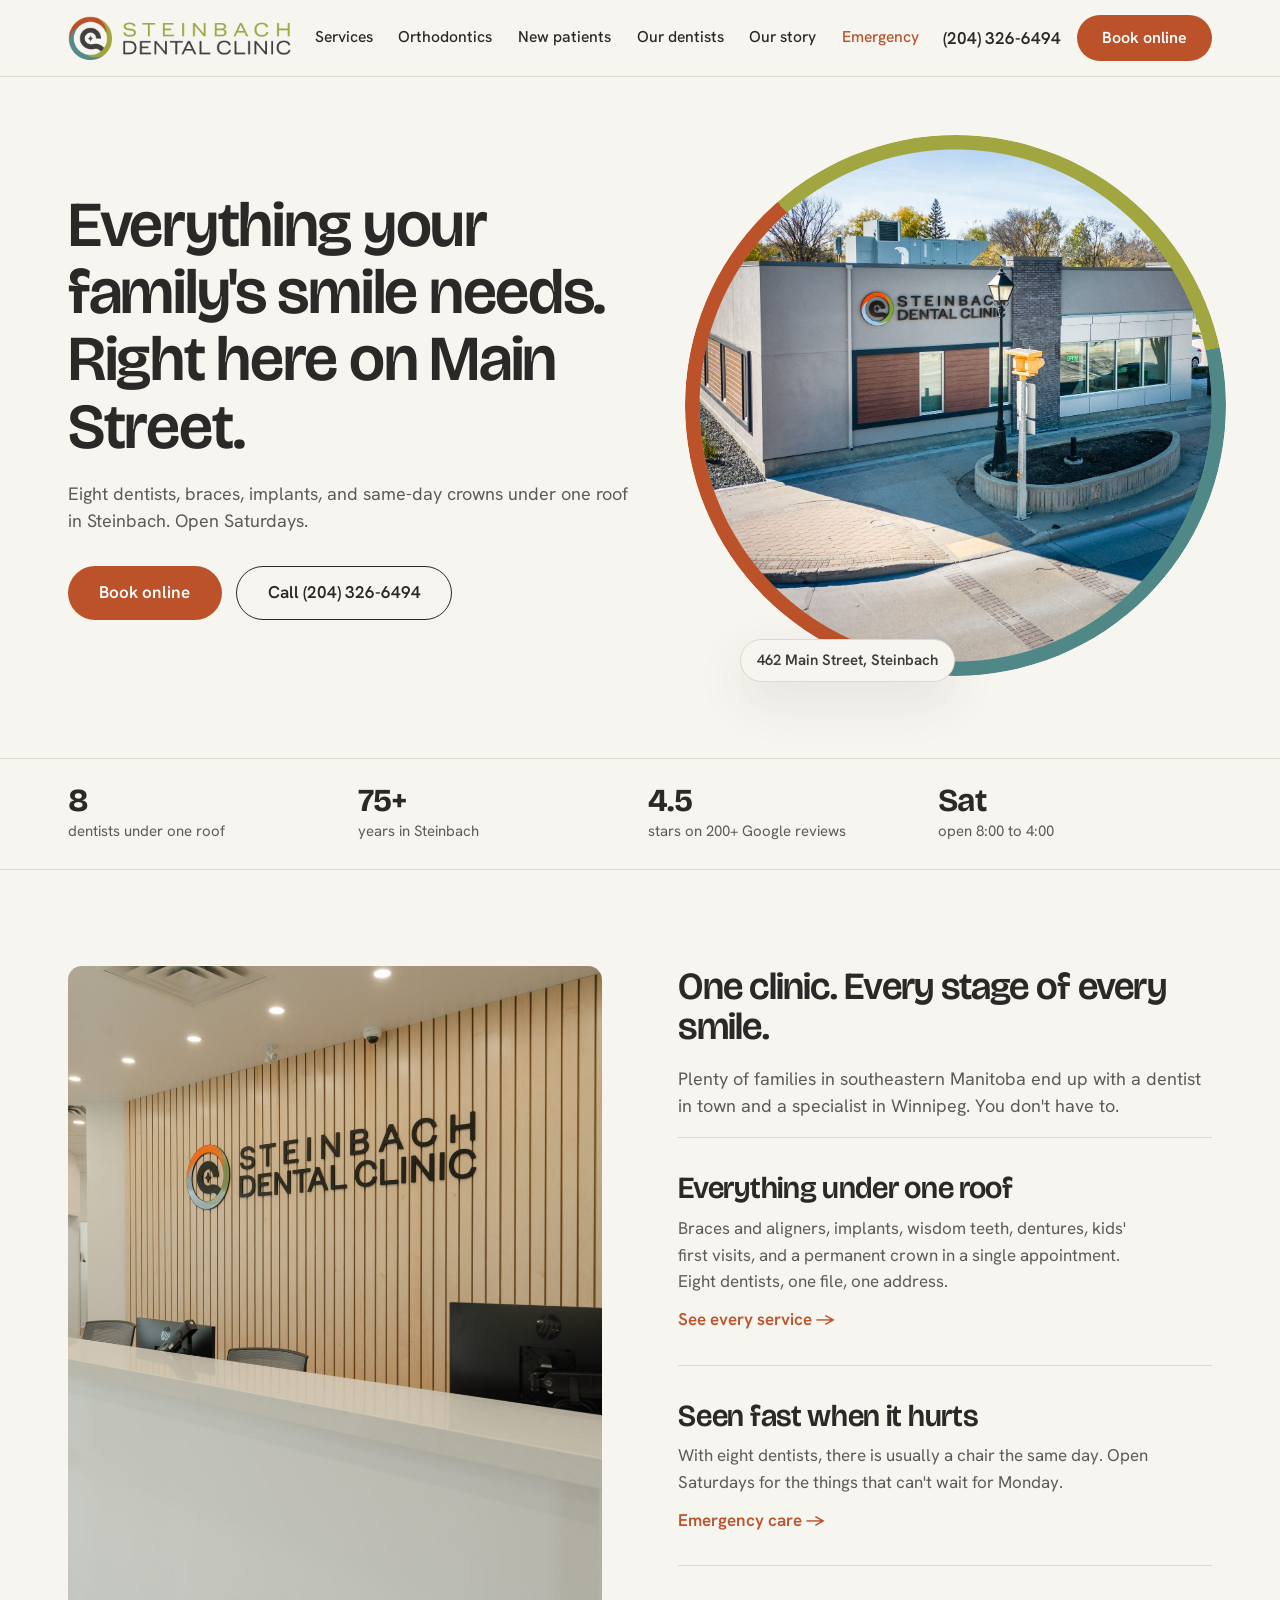
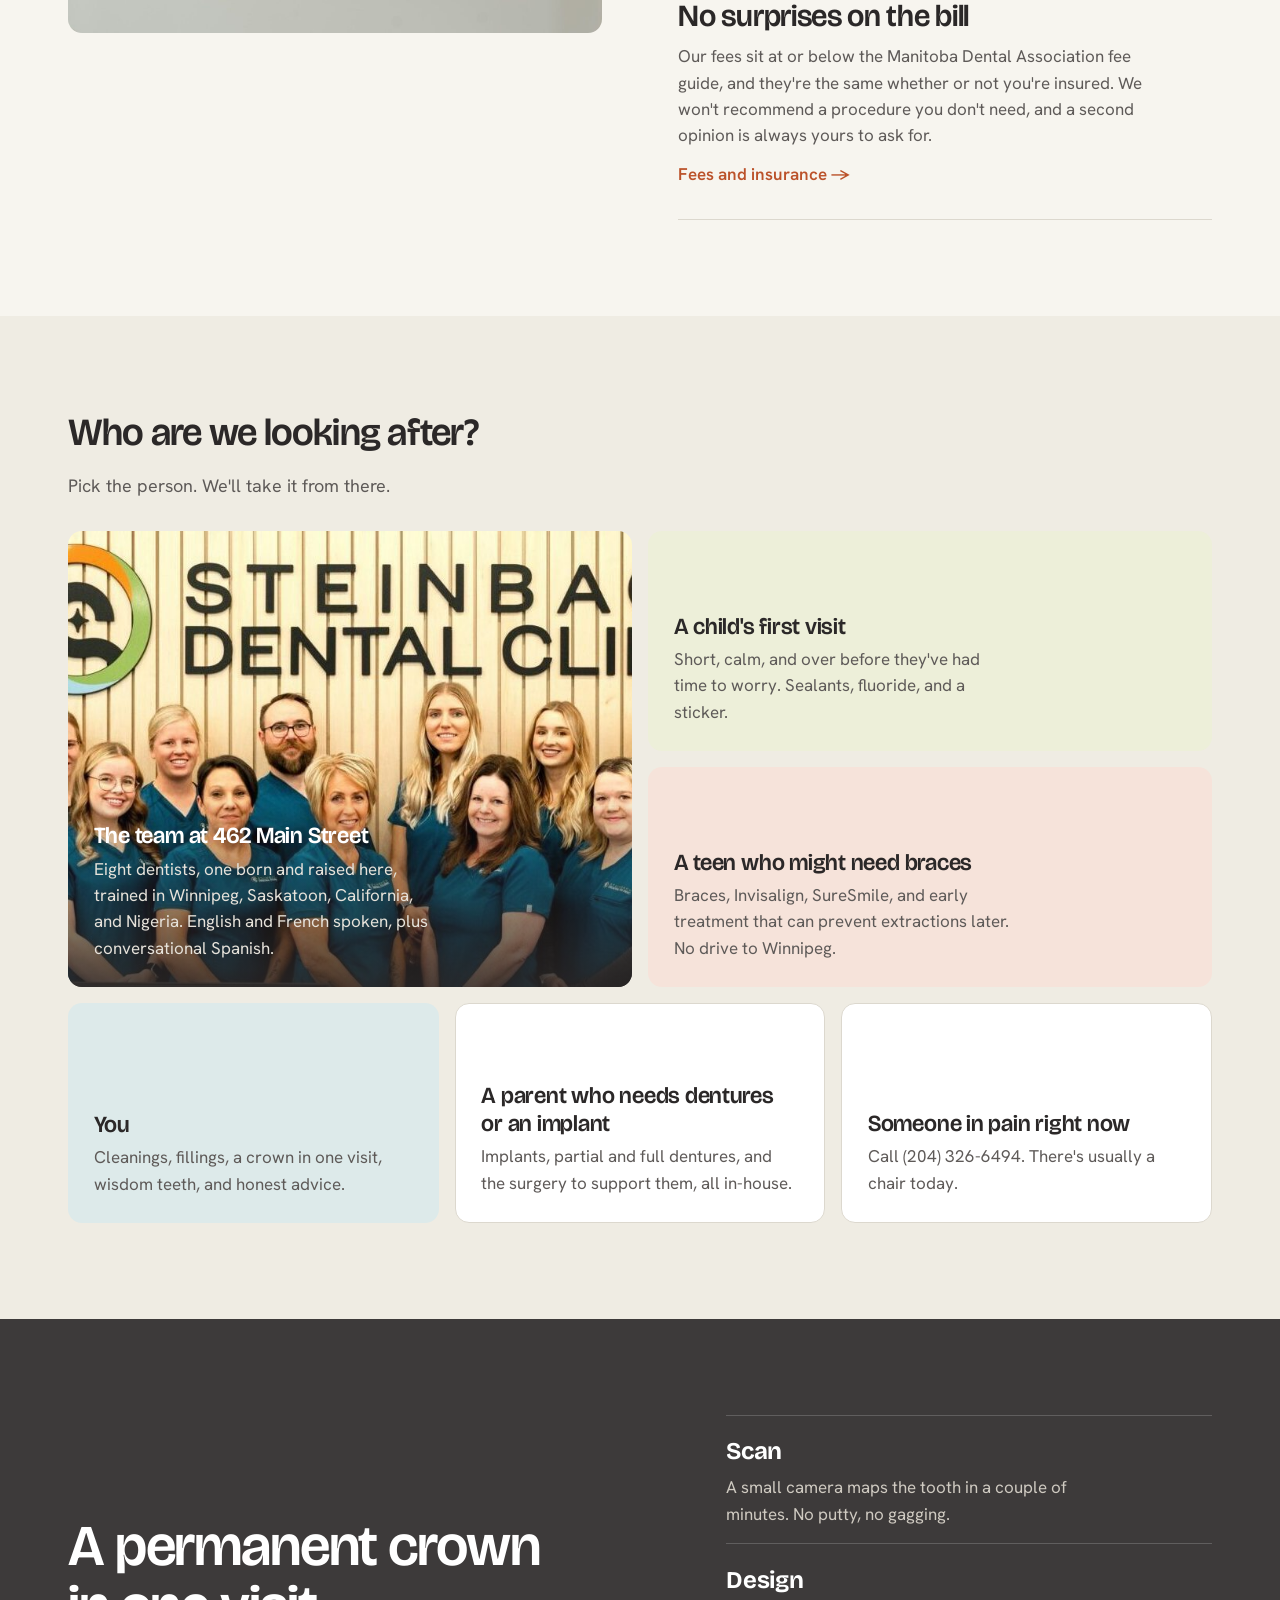
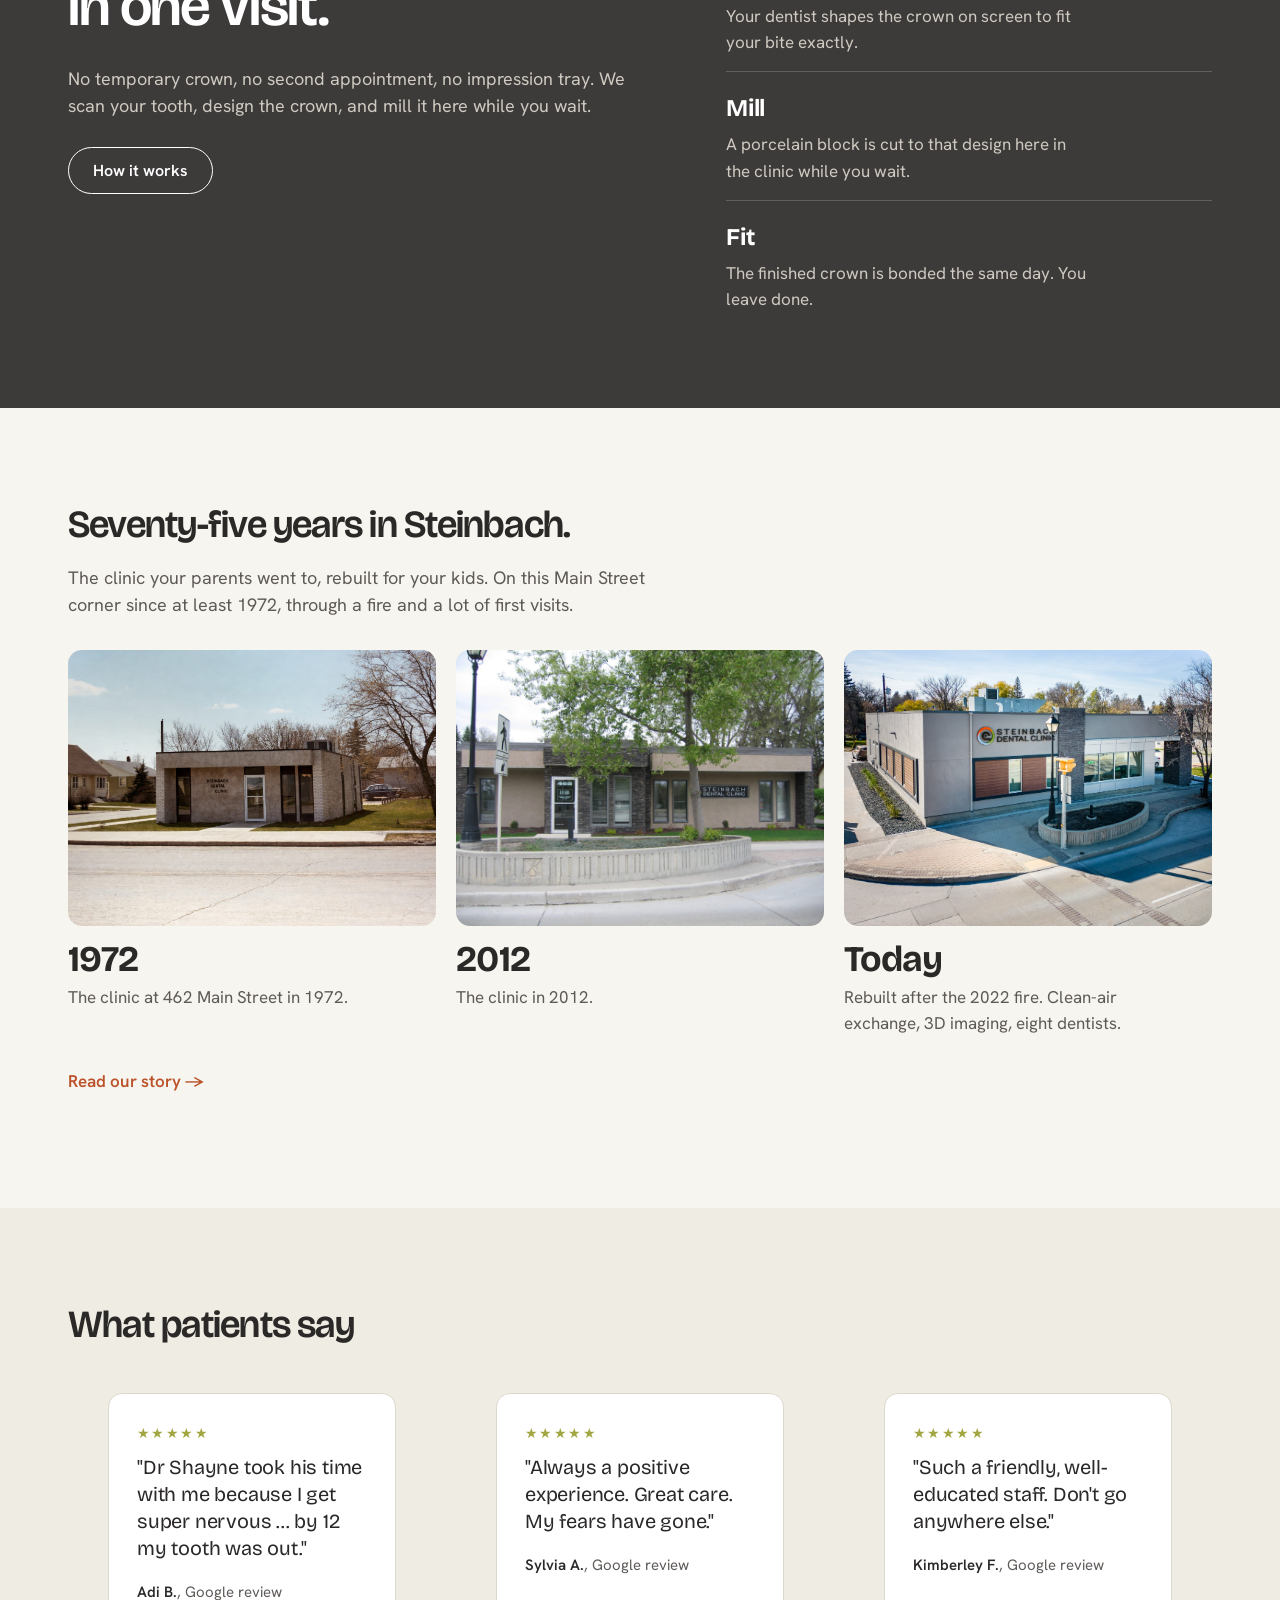
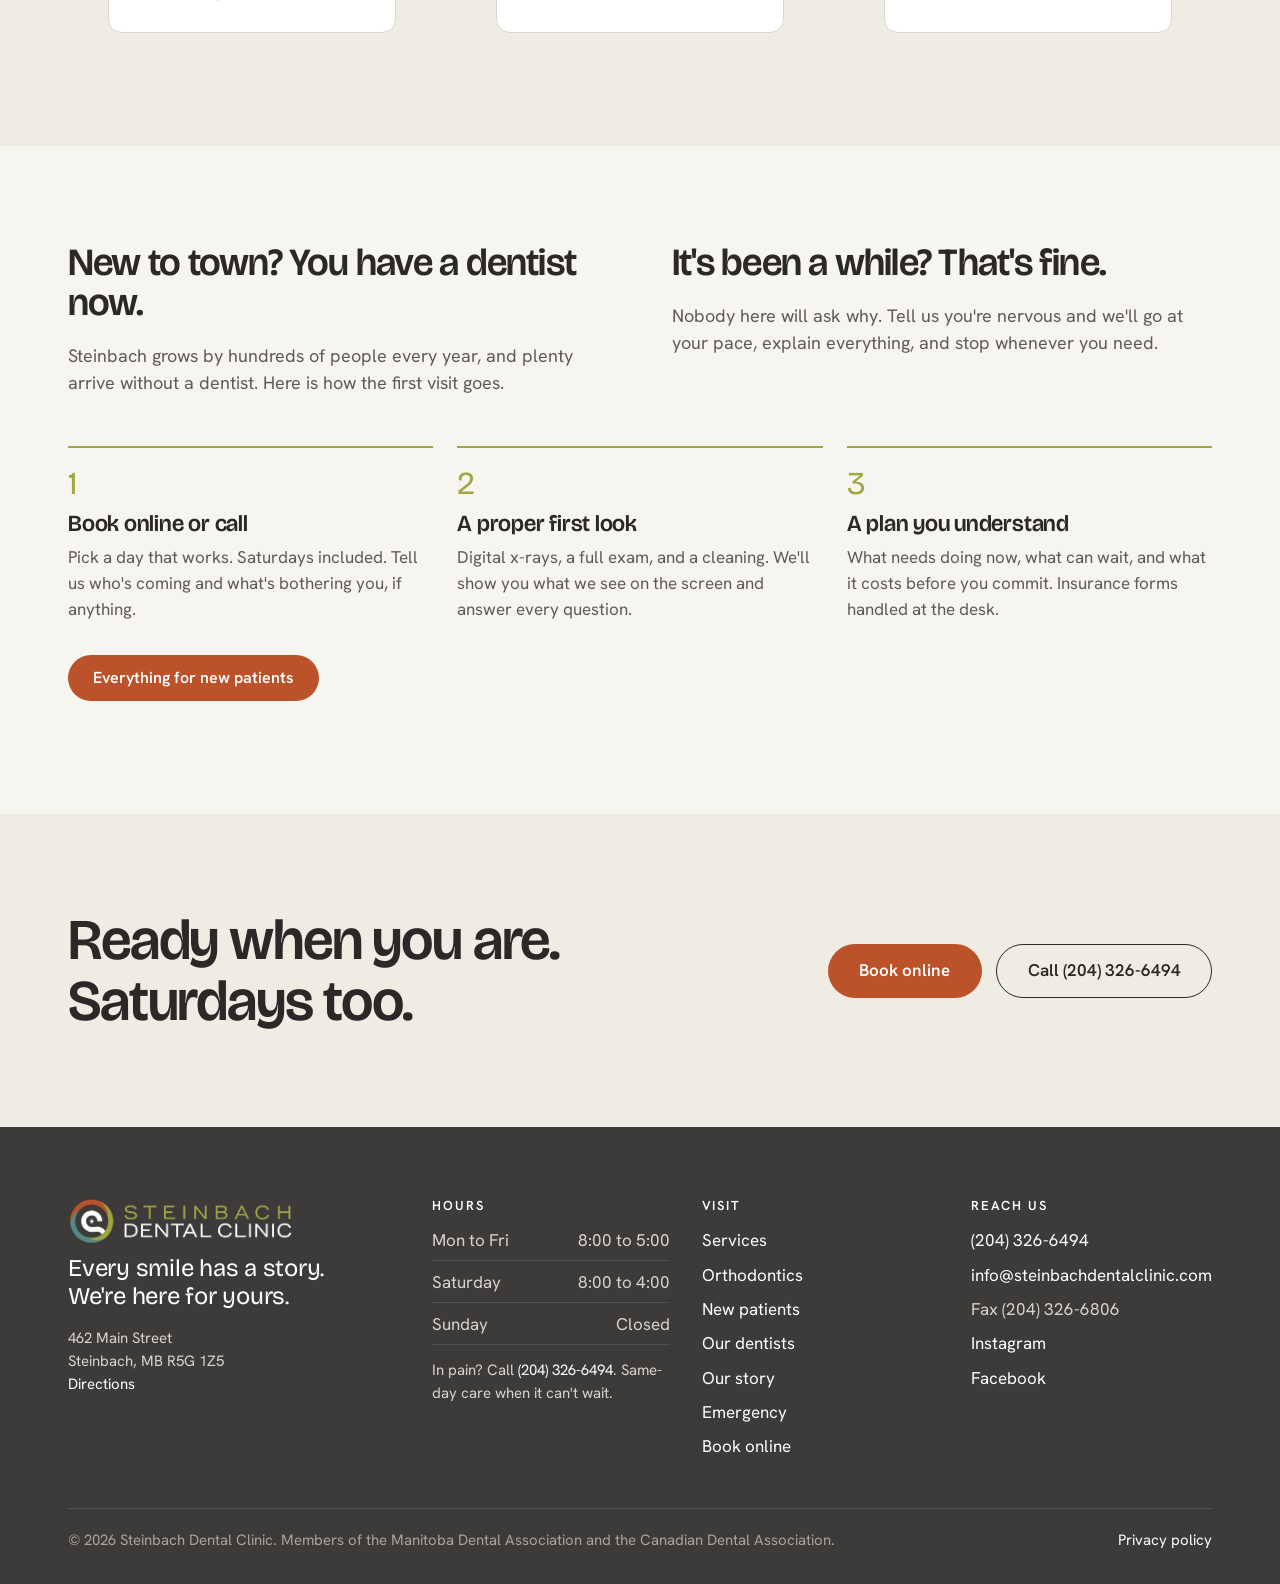
==== index.html @ e02501f3 "Review build" ====
<!doctype html>
<html lang="en-CA">
<head>
<meta charset="utf-8">
<meta name="viewport" content="width=device-width, initial-scale=1">
<title>Steinbach Dental Clinic | Family dentist in Steinbach, MB</title>
<meta name="description" content="Eight dentists, braces, implants and same-day crowns under one roof on Main Street. Open Saturdays. Book online or call (204) 326-6494.">
<meta name="robots" content="noindex, nofollow">
<link rel="icon" href="assets/img/icon-160.png" type="image/png">
<link rel="preconnect" href="https://fonts.googleapis.com">
<link rel="preconnect" href="https://fonts.gstatic.com" crossorigin>
<link href="https://fonts.googleapis.com/css2?family=Bricolage+Grotesque:opsz,wght@12..96,400..800&family=Hanken+Grotesk:wght@400..700&family=Montserrat:wght@500;600&display=swap" rel="stylesheet">
<link rel="stylesheet" href="assets/css/brand.css">
<link rel="stylesheet" href="assets/css/site.css">
</head>
<body>
<a class="sr-only" href="#main">Skip to content</a>
<header class="topbar">
  <div class="wrap">
    <a class="logo" href="index.html" aria-label="Steinbach Dental Clinic home">
      <img class="lockup" src="assets/img/lockup-light.png" alt="Steinbach Dental Clinic" width="220" height="44">
    </a>
    <nav class="nav" aria-label="Main">
      <a href="services.html">Services</a>
      <a href="orthodontics.html">Orthodontics</a>
      <a href="new-patients.html">New patients</a>
      <a href="team.html">Our dentists</a>
      <a href="about.html">Our story</a>
      <a href="emergency.html" class="nav-em">Emergency</a>
    </nav>
    <div class="actions">
      <a class="phone" href="tel:+12043266494">(204) 326-6494</a>
      <a class="btn btn-primary" href="book.html">Book online</a>
      <button class="menu-btn" aria-expanded="false" aria-controls="nav">Menu</button>
    </div>
  </div>
</header>

<main id="main">
<section class="hero">
  <div class="wrap grid">
    <div>
      <h1>Everything your family's smile needs. Right here on Main Street.</h1>
      <p class="lead">Eight dentists, braces, implants, and same-day crowns under one roof in Steinbach. Open Saturdays.</p>
      <div class="cta">
        <a class="btn btn-primary btn-lg" href="book.html">Book online</a>
        <a class="btn btn-ghost btn-lg" href="tel:+12043266494">Call (204) 326-6494</a>
      </div>
    </div>
    <div class="ring">
      <img src="assets/img/exterior-2026.jpg" alt="Steinbach Dental Clinic at 462 Main Street" width="1200" height="1200">
      <span class="cap">462 Main Street, Steinbach</span>
    </div>
  </div>
</section>

<section class="proof">
  <div class="wrap">
    <div><b>8</b><span>dentists under one roof</span></div>
    <div><b>75+</b><span>years in Steinbach</span></div>
    <div><b>4.5</b><span>stars on 200+ Google reviews</span></div>
    <div><b>Sat</b><span>open 8:00 to 4:00</span></div>
  </div>
</section>

<section class="section">
  <div class="wrap split">
    <div class="sticky reveal">
      <img src="assets/img/reception.jpg" alt="The front desk at Steinbach Dental Clinic" width="1200" height="1500">
    </div>
    <div>
      <h2>One clinic. Every stage of every smile.</h2>
      <p class="lead">Plenty of families in southeastern Manitoba end up with a dentist in town and a specialist in Winnipeg. You don't have to.</p>
      <div class="rows">
        <div class="row reveal">
          <h3>Everything under one roof</h3>
          <p>Braces and aligners, implants, wisdom teeth, dentures, kids' first visits, and a permanent crown in a single appointment. Eight dentists, one file, one address.</p>
          <a class="link-arrow" href="services.html">See every service</a>
        </div>
        <div class="row reveal">
          <h3>Seen fast when it hurts</h3>
          <p>With eight dentists, there is usually a chair the same day. Open Saturdays for the things that can't wait for Monday.</p>
          <a class="link-arrow" href="emergency.html">Emergency care</a>
        </div>
        <div class="row reveal">
          <h3>No surprises on the bill</h3>
          <p>Our fees sit at or below the Manitoba Dental Association fee guide, and they're the same whether or not you're insured. We won't recommend a procedure you don't need, and a second opinion is always yours to ask for.</p>
          <a class="link-arrow" href="new-patients.html#fees">Fees and insurance</a>
        </div>
      </div>
    </div>
  </div>
</section>

<section class="section alt">
  <div class="wrap">
    <h2>Who are we looking after?</h2>
    <p class="lead">Pick the person. We'll take it from there.</p>
    <div class="bento" style="margin-top:2rem">
      <a class="cell photo c-3 r-2 reveal" href="team.html">
        <img src="assets/img/team-2023.jpg" alt="The Steinbach Dental Clinic team in front of the clinic wall">
        <div class="over"><h3>The team at 462 Main Street</h3><p>Eight dentists, one born and raised here, trained in Winnipeg, Saskatoon, California, and Nigeria. English and French spoken, plus conversational Spanish.</p></div>
      </a>
      <a class="cell tint-olive c-3 reveal" href="services.html#kids">
        <h3>A child's first visit</h3>
        <p>Short, calm, and over before they've had time to worry. Sealants, fluoride, and a sticker.</p>
      </a>
      <a class="cell tint-rust c-3 reveal" href="orthodontics.html">
        <h3>A teen who might need braces</h3>
        <p>Braces, Invisalign, SureSmile, and early treatment that can prevent extractions later. No drive to Winnipeg.</p>
      </a>
      <a class="cell tint-teal c-2 reveal" href="services.html#adults">
        <h3>You</h3>
        <p>Cleanings, fillings, a crown in one visit, wisdom teeth, and honest advice.</p>
      </a>
      <a class="cell tint-paper c-2 reveal" href="services.html#implants">
        <h3>A parent who needs dentures or an implant</h3>
        <p>Implants, partial and full dentures, and the surgery to support them, all in-house.</p>
      </a>
      <a class="cell tint-paper c-2 reveal" href="emergency.html">
        <h3>Someone in pain right now</h3>
        <p>Call (204) 326-6494. There's usually a chair today.</p>
      </a>
    </div>
  </div>
</section>

<section class="section dark band">
  <div class="wrap grid">
    <div class="reveal">
      <h2>A permanent crown in one visit.</h2>
      <p class="lead">No temporary crown, no second appointment, no impression tray. We scan your tooth, design the crown, and mill it here while you wait.</p>
      <p style="margin-top:1.75rem"><a class="btn btn-ghost" href="services.html#technology">How it works</a></p>
    </div>
    <div class="how reveal">
      <div><b>Scan</b><p>A small camera maps the tooth in a couple of minutes. No putty, no gagging.</p></div>
      <div><b>Design</b><p>Your dentist shapes the crown on screen to fit your bite exactly.</p></div>
      <div><b>Mill</b><p>A porcelain block is cut to that design here in the clinic while you wait.</p></div>
      <div><b>Fit</b><p>The finished crown is bonded the same day. You leave done.</p></div>
    </div>
  </div>
</section>

<section class="section">
  <div class="wrap">
    <h2>Seventy-five years in Steinbach.</h2>
    <p class="lead">The clinic your parents went to, rebuilt for your kids. On this Main Street corner since at least 1972, through a fire and a lot of first visits.</p>
    <div class="timeline">
      <div class="tl reveal"><img src="assets/img/exterior-1972.jpg" alt="Steinbach Dental Clinic in 1972" width="1200" height="900"><b>1972</b><p>The clinic at 462 Main Street in 1972.</p></div>
      <div class="tl reveal"><img src="assets/img/exterior-2012.jpg" alt="Steinbach Dental Clinic in 2012" width="1200" height="900"><b>2012</b><p>The clinic in 2012.</p></div>
      <div class="tl reveal"><img src="assets/img/exterior-2026.jpg" alt="Steinbach Dental Clinic today" width="1200" height="900"><b>Today</b><p>Rebuilt after the 2022 fire. Clean-air exchange, 3D imaging, eight dentists.</p></div>
    </div>
    <p style="margin-top:2rem"><a class="link-arrow" href="about.html">Read our story</a></p>
  </div>
</section>

<section class="section alt">
  <div class="wrap">
    <h2>What patients say</h2>
    <div class="quotes" style="margin-top:2rem">
      <figure class="quote reveal">
        <div class="stars" aria-label="5 stars">&#9733;&#9733;&#9733;&#9733;&#9733;</div>
        <p>"Dr Shayne took his time with me because I get super nervous ... by 12 my tooth was out."</p>
        <figcaption><cite><b>Adi B.</b>, Google review</cite></figcaption>
      </figure>
      <figure class="quote reveal">
        <div class="stars" aria-label="5 stars">&#9733;&#9733;&#9733;&#9733;&#9733;</div>
        <p>"Always a positive experience. Great care. My fears have gone."</p>
        <figcaption><cite><b>Sylvia A.</b>, Google review</cite></figcaption>
      </figure>
      <figure class="quote reveal">
        <div class="stars" aria-label="5 stars">&#9733;&#9733;&#9733;&#9733;&#9733;</div>
        <p>"Such a friendly, well-educated staff. Don't go anywhere else."</p>
        <figcaption><cite><b>Kimberley F.</b>, Google review</cite></figcaption>
      </figure>
    </div>
  </div>
</section>

<section class="section">
  <div class="wrap">
    <div class="cols">
      <div class="reveal">
        <h2>New to town? You have a dentist now.</h2>
        <p class="lead">Steinbach grows by hundreds of people every year, and plenty arrive without a dentist. Here is how the first visit goes.</p>
      </div>
      <div class="reveal">
        <h2>It's been a while? That's fine.</h2>
        <p class="lead">Nobody here will ask why. Tell us you're nervous and we'll go at your pace, explain everything, and stop whenever you need.</p>
      </div>
    </div>
    <div class="steps">
      <div class="step reveal"><h3>Book online or call</h3><p>Pick a day that works. Saturdays included. Tell us who's coming and what's bothering you, if anything.</p></div>
      <div class="step reveal"><h3>A proper first look</h3><p>Digital x-rays, a full exam, and a cleaning. We'll show you what we see on the screen and answer every question.</p></div>
      <div class="step reveal"><h3>A plan you understand</h3><p>What needs doing now, what can wait, and what it costs before you commit. Insurance forms handled at the desk.</p></div>
    </div>
    <p style="margin-top:2rem"><a class="btn btn-primary" href="new-patients.html">Everything for new patients</a></p>
  </div>
</section>

<section class="section alt close-cta">
  <div class="wrap grid">
    <h2>Ready when you are. Saturdays too.</h2>
    <div class="cta" style="display:flex;gap:.9rem;flex-wrap:wrap">
      <a class="btn btn-primary btn-lg" href="book.html">Book online</a>
      <a class="btn btn-ghost btn-lg" href="tel:+12043266494">Call (204) 326-6494</a>
    </div>
  </div>
</section>

</main>

<footer class="footer">
  <div class="wrap">
    <div class="grid">
      <div>
        <a class="logo" href="index.html" aria-label="Steinbach Dental Clinic home">
          <img class="lockup" src="assets/img/lockup-dark.png" alt="Steinbach Dental Clinic" width="220" height="44">
        </a>
        <p class="tag">Every smile has a story. We're here for yours.</p>
        <p class="small">462 Main Street<br>Steinbach, MB R5G 1Z5<br><a href="https://maps.google.com/?q=462+Main+Street+Steinbach+MB">Directions</a></p>
      </div>
      <div>
        <h4>Hours</h4>
        <ul class="hours">
          <li><span>Mon to Fri</span><span>8:00 to 5:00</span></li>
          <li><span>Saturday</span><span>8:00 to 4:00</span></li>
          <li><span>Sunday</span><span>Closed</span></li>
        </ul>
        <p class="small" style="margin-top:.9rem">In pain? Call <a href="tel:+12043266494">(204) 326-6494</a>. Same-day care when it can't wait.</p>
      </div>
      <div>
        <h4>Visit</h4>
        <ul>
          <li><a href="services.html">Services</a></li>
          <li><a href="orthodontics.html">Orthodontics</a></li>
          <li><a href="new-patients.html">New patients</a></li>
          <li><a href="team.html">Our dentists</a></li>
          <li><a href="about.html">Our story</a></li>
          <li><a href="emergency.html">Emergency</a></li>
          <li><a href="book.html">Book online</a></li>
        </ul>
      </div>
      <div>
        <h4>Reach us</h4>
        <ul>
          <li><a href="tel:+12043266494">(204) 326-6494</a></li>
          <li><a href="mailto:info@steinbachdentalclinic.com">info@steinbachdentalclinic.com</a></li>
          <li>Fax (204) 326-6806</li>
          <li><a href="https://www.instagram.com/steinbach.dental.clinic/">Instagram</a></li>
          <li><a href="https://www.facebook.com/SteinbachDentalClinic">Facebook</a></li>
        </ul>
      </div>
    </div>
    <div class="legal">
      <span>&copy; 2026 Steinbach Dental Clinic. Members of the Manitoba Dental Association and the Canadian Dental Association.</span>
      <span><a href="https://steinbachdentalclinic.com/privacy-policy/">Privacy policy</a></span>
    </div>
  </div>
</footer>
<script src="assets/js/site.js"></script>
</body>
</html>
---- assets/css/brand.css ----
/* Steinbach Dental Clinic brand tokens. One source for web, ads, email previews, print HTML. */
:root{
  /* Colour: the four logo colours plus a paper ground. Rust is the only action colour. */
  --sdc-charcoal:#3D3A3A;   /* wordmark "DENTAL CLINIC", body text, dark surfaces (logo: #403840) */
  --sdc-olive:#A1A641;      /* wordmark "STEINBACH", secondary brand colour, labels, rules */
  --sdc-rust:#BB522A;       /* the action colour: buttons, links, the one accent */
  --sdc-teal:#508888;       /* tertiary: tints, illustration, small marks only */
  --sdc-paper:#F7F5EF;      /* page ground, warm off-white */
  --sdc-paper-2:#EFECE3;    /* alternate section ground */
  --sdc-ink:#2B2828;        /* headline ink, slightly darker than charcoal */
  --sdc-ink-2:#5E5A58;      /* secondary text */
  --sdc-line:#DCD8CE;       /* hairlines */
  --sdc-white:#FFFFFF;
  --sdc-olive-tint:#EDEFD9;
  --sdc-rust-tint:#F6E3DA;
  --sdc-teal-tint:#DDEAEA;
  --sdc-rust-deep:#9E4321;  /* hover */

  /* Type */
  --font-display:"Bricolage Grotesque","Montserrat",system-ui,sans-serif;
  --font-body:"Hanken Grotesk","Helvetica Neue",Arial,sans-serif;
  --font-wordmark:"Montserrat",sans-serif;

  /* Scale (fluid). Roles: display, h1, h2, h3, lead, body, small, label */
  --t-display:clamp(2.5rem,5vw,4.25rem);
  --t-h1:clamp(2.25rem,4.5vw,3.75rem);
  --t-h2:clamp(1.75rem,3vw,2.5rem);
  --t-h3:clamp(1.25rem,1.8vw,1.5rem);
  --t-lead:clamp(1.125rem,1.4vw,1.3125rem);
  --t-body:1.0625rem;
  --t-small:0.9375rem;
  --t-label:0.8125rem;

  /* Rhythm */
  --space-1:0.5rem; --space-2:1rem; --space-3:1.5rem; --space-4:2rem; --space-5:3rem; --space-6:4.5rem; --space-7:6rem; --space-8:8rem;
  --radius:14px;        /* one radius system: soft. Buttons are pill. */
  --radius-pill:999px;
  --shadow:0 18px 50px rgba(61,58,58,.10);
  --max:1240px;
}
---- assets/css/site.css ----
/* Steinbach Dental Clinic site styles. Depends on brand.css tokens. No framework, no build. */
*,*::before,*::after{box-sizing:border-box}
html{scroll-behavior:smooth;-webkit-text-size-adjust:100%}
body{margin:0;overflow-x:clip;background:var(--sdc-paper);color:var(--sdc-charcoal);font-family:var(--font-body);font-size:var(--t-body);line-height:1.55;font-weight:400}
img{max-width:100%;height:auto;display:block}
a{color:var(--sdc-rust);text-decoration:none}
a:hover{color:var(--sdc-rust-deep)}
h1,h2,h3,h4{font-family:var(--font-display);color:var(--sdc-ink);margin:0 0 .5em;line-height:1.05;letter-spacing:-.02em;font-weight:600;font-variation-settings:"opsz" 96}
h1{font-size:var(--t-h1)}
h2{font-size:var(--t-h2)}
h3{font-size:var(--t-h3);line-height:1.2;letter-spacing:-.01em}
p{margin:0 0 1em}
.lead{font-size:var(--t-lead);color:var(--sdc-ink-2);max-width:60ch;line-height:1.5}
.muted{color:var(--sdc-ink-2)}
.small{font-size:var(--t-small)}
.wrap{max-width:var(--max);margin:0 auto;padding:0 clamp(1.25rem,4vw,3rem)}
.section{padding:var(--space-7) 0}
.section.tight{padding:var(--space-6) 0}
.section.alt{background:var(--sdc-paper-2)}
.section.dark{background:var(--sdc-charcoal);color:#EDEAE3}
.section.dark h2,.section.dark h3{color:#FFFFFF}
.section.dark .lead,.section.dark .muted{color:#CFCAC1}
.eyebrow{font-family:var(--font-body);font-size:var(--t-label);font-weight:600;letter-spacing:.14em;text-transform:uppercase;color:var(--sdc-olive);margin:0 0 1rem}
.sr-only{position:absolute;width:1px;height:1px;overflow:hidden;clip:rect(0 0 0 0);white-space:nowrap}

/* Buttons: pill, one action colour */
.btn{display:inline-flex;align-items:center;gap:.5rem;padding:.9rem 1.5rem;border-radius:var(--radius-pill);font-family:var(--font-body);font-weight:600;font-size:1rem;line-height:1;border:1.5px solid transparent;cursor:pointer;transition:transform .15s ease,background .2s ease,color .2s ease,border-color .2s ease;white-space:nowrap}
.btn:active{transform:translateY(1px)}
.btn-primary{background:var(--sdc-rust);color:#fff}
.btn-primary:hover{background:var(--sdc-rust-deep);color:#fff}
.btn-ghost{background:transparent;color:var(--sdc-ink);border-color:var(--sdc-ink)}
.btn-ghost:hover{background:var(--sdc-ink);color:var(--sdc-paper)}
.section.dark .btn-ghost{color:#fff;border-color:#fff}
.section.dark .btn-ghost:hover{background:#fff;color:var(--sdc-ink)}
.btn-lg{padding:1.1rem 1.9rem;font-size:1.0625rem}
.link-arrow{font-weight:600;color:var(--sdc-rust)}
.link-arrow::after{content:" \2192";transition:transform .2s}
.link-arrow:hover::after{display:inline-block;transform:translateX(3px)}

/* Header */
.topbar{position:sticky;top:0;z-index:50;background:rgba(247,245,239,.92);backdrop-filter:saturate(160%) blur(10px);-webkit-backdrop-filter:saturate(160%) blur(10px);border-bottom:1px solid var(--sdc-line)}
.topbar .wrap{display:flex;align-items:center;justify-content:space-between;height:76px;gap:1rem}
.logo{display:flex;align-items:center;gap:.7rem;color:inherit}
.logo img{width:44px;height:44px}
.logo img.lockup{width:auto;height:44px}
@media (max-width:600px){.topbar .logo img.lockup{height:36px}}
.wordmark{font-family:var(--font-wordmark);text-transform:uppercase;letter-spacing:.22em;line-height:1.05;font-weight:500;font-size:.78rem}
.wordmark span{display:block}
.wordmark .w1{color:var(--sdc-olive)}
.wordmark .w2{color:var(--sdc-charcoal);letter-spacing:.14em;font-weight:600}
.nav{display:flex;align-items:center;gap:1.6rem}
.nav a{color:var(--sdc-ink);font-weight:500;font-size:.98rem;padding:.35rem 0;border-bottom:2px solid transparent}
.nav a:hover,.nav a[aria-current="page"]{border-bottom-color:var(--sdc-olive);color:var(--sdc-ink)}
.nav .nav-em{color:var(--sdc-rust)}
.topbar .actions{display:flex;align-items:center;gap:1rem}
.topbar .phone{font-weight:600;color:var(--sdc-ink);white-space:nowrap}
.menu-btn{display:none;background:none;border:1.5px solid var(--sdc-ink);border-radius:var(--radius-pill);padding:.55rem .9rem;font:inherit;font-weight:600;cursor:pointer}
@media (max-width:600px){.topbar .wordmark{display:none}.topbar .logo img.lockup{height:34px}.topbar .btn{padding:.75rem 1.1rem;font-size:.95rem}.topbar .wrap{height:68px}.nav{top:68px}}
@media (max-width:1060px){
  .nav{display:none;position:absolute;left:0;right:0;top:76px;background:var(--sdc-paper);border-bottom:1px solid var(--sdc-line);flex-direction:column;align-items:stretch;gap:0;padding:.5rem 0 1rem}
  .nav.open{display:flex}
  .nav a{padding:.85rem clamp(1.25rem,4vw,3rem);border-bottom:1px solid var(--sdc-line);font-size:1.05rem}
  .nav a[aria-current="page"]{border-bottom-color:var(--sdc-line);color:var(--sdc-olive)}
  .menu-btn{display:inline-block}
  .topbar .phone{display:none}
}

/* Hero */
.hero{padding:var(--space-6) 0 var(--space-7)}
.hero .grid{display:grid;grid-template-columns:1.05fr .95fr;gap:clamp(2rem,5vw,5rem);align-items:center}
.hero h1{font-size:var(--t-display);margin-bottom:1.25rem;max-width:15ch}
.hero .lead{margin-bottom:2rem}
.hero .cta{display:flex;gap:.9rem;flex-wrap:wrap;align-items:center}
.ring{position:relative;width:min(100%,560px);aspect-ratio:1;margin-left:auto}
.ring img{width:100%;height:100%;object-fit:cover;border-radius:50%}
.ring::before{content:"";position:absolute;inset:-14px;border-radius:50%;background:conic-gradient(from 200deg,var(--sdc-rust) 0 33%,var(--sdc-olive) 33% 66%,var(--sdc-teal) 66% 100%);z-index:0;-webkit-mask:radial-gradient(farthest-side,transparent calc(100% - 15px),#000 calc(100% - 14px));mask:radial-gradient(farthest-side,transparent calc(100% - 15px),#000 calc(100% - 14px))}
.ring .cap{position:absolute;left:8%;bottom:-1.25rem;background:var(--sdc-paper);border:1px solid var(--sdc-line);border-radius:var(--radius-pill);padding:.55rem 1rem;font-size:var(--t-small);font-weight:600;box-shadow:var(--shadow)}
@media (max-width:900px){.hero .grid{grid-template-columns:1fr}.ring{margin:1rem auto 0;width:min(100%,420px)}.hero h1{max-width:none}}

/* Proof strip */
.proof{border-top:1px solid var(--sdc-line);border-bottom:1px solid var(--sdc-line);background:var(--sdc-paper)}
.proof .wrap{display:grid;grid-template-columns:repeat(4,1fr);gap:1rem;padding-top:1.6rem;padding-bottom:1.6rem}
.proof b{display:block;font-family:var(--font-display);font-size:2rem;line-height:1;color:var(--sdc-ink);letter-spacing:-.02em}
.proof span{font-size:var(--t-small);color:var(--sdc-ink-2)}
@media (max-width:760px){.proof .wrap{grid-template-columns:repeat(2,1fr);gap:1.25rem}}

/* Split section: sticky image beside stacked rows */
.split{display:grid;grid-template-columns:1fr 1fr;gap:clamp(2rem,6vw,6rem);align-items:start}
.split .sticky{position:sticky;top:110px}
.split img{border-radius:var(--radius);width:100%;aspect-ratio:4/5;object-fit:cover}
.rows{border-top:1px solid var(--sdc-line)}
.row{padding:2rem 0;border-bottom:1px solid var(--sdc-line)}
.row h3{font-size:clamp(1.5rem,2.4vw,2rem);margin-bottom:.5rem}
.row p{max-width:48ch;color:var(--sdc-ink-2);margin-bottom:.75rem}
@media (max-width:900px){.split{grid-template-columns:1fr}.split .sticky{position:static}.split img{aspect-ratio:3/2}}

/* Bento */
.bento{display:grid;grid-template-columns:repeat(6,1fr);grid-auto-rows:minmax(220px,auto);gap:1rem}
.cell{border-radius:var(--radius);padding:1.6rem;position:relative;overflow:hidden;display:flex;flex-direction:column;justify-content:flex-end;min-height:220px;color:inherit;transition:transform .2s ease}
a.cell:hover{transform:translateY(-3px)}
.cell h3{margin-bottom:.35rem}
.cell p{margin:0;color:var(--sdc-ink-2);max-width:34ch}
.cell.tint-olive{background:var(--sdc-olive-tint)}
.cell.tint-rust{background:var(--sdc-rust-tint)}
.cell.tint-teal{background:var(--sdc-teal-tint)}
.cell.tint-paper{background:#fff;border:1px solid var(--sdc-line)}
.cell.photo{padding:0;justify-content:flex-end;min-height:300px}
.cell.photo img{position:absolute;inset:0;width:100%;height:100%;object-fit:cover}
.cell.photo .over{position:relative;padding:1.6rem;background:linear-gradient(to top,rgba(43,40,40,.85),rgba(43,40,40,0));color:#fff}
.cell.photo .over h3{color:#fff}
.cell.photo .over p{color:#E6E2DA}
.c-3{grid-column:span 3}.c-2{grid-column:span 2}.c-4{grid-column:span 4}.r-2{grid-row:span 2}
@media (max-width:900px){.bento{grid-template-columns:1fr 1fr}.c-3,.c-2,.c-4{grid-column:span 2}.r-2{grid-row:span 1}}
@media (max-width:560px){.bento{grid-template-columns:1fr}.c-3,.c-2,.c-4{grid-column:span 1}}

/* Feature band (dark, once per page) */
.band .grid{display:grid;grid-template-columns:1.1fr .9fr;gap:clamp(2rem,5vw,5rem);align-items:center}
.band h2{font-size:var(--t-h1);max-width:14ch}
.band ul{list-style:none;padding:0;margin:1.5rem 0 0;display:grid;gap:.9rem}
.band li{padding-left:1.4rem;position:relative;color:#E6E2DA}
.band li::before{content:"";position:absolute;left:0;top:.55em;width:.55rem;height:.55rem;border-radius:50%;background:var(--sdc-olive)}
.band img{border-radius:var(--radius);width:100%;aspect-ratio:4/3;object-fit:cover}
.band .how{display:grid;gap:1rem}
.band .how div{border-top:1px solid rgba(255,255,255,.18);padding:1.1rem 0 0}
.band .how b{display:block;font-family:var(--font-display);font-size:1.5rem;color:#fff;letter-spacing:-.01em;margin-bottom:.25rem}
.band .how p{margin:0;color:#CFCAC1;max-width:36ch}
@media (max-width:900px){.band .grid{grid-template-columns:1fr}}

/* Timeline */
.timeline{display:grid;grid-template-columns:repeat(3,1fr);gap:1.25rem;margin-top:2rem}
.tl{position:relative}
.tl img{border-radius:var(--radius);aspect-ratio:4/3;object-fit:cover;width:100%}
.tl b{display:block;font-family:var(--font-display);font-size:2.25rem;line-height:1;margin:1rem 0 .35rem;color:var(--sdc-ink);letter-spacing:-.02em}
.tl p{color:var(--sdc-ink-2);margin:0;max-width:30ch}
@media (max-width:760px){.timeline{grid-template-columns:1fr}}

/* Quotes */
.quotes{display:grid;grid-template-columns:repeat(3,1fr);gap:1.25rem}
.quote{background:#fff;border:1px solid var(--sdc-line);border-radius:var(--radius);padding:1.75rem}
.quote p{font-family:var(--font-display);font-size:1.25rem;line-height:1.35;color:var(--sdc-ink);margin-bottom:1rem;letter-spacing:-.01em}
.quote cite{font-style:normal;font-size:var(--t-small);color:var(--sdc-ink-2)}
.quote cite b{color:var(--sdc-ink);font-weight:600}
.stars{color:var(--sdc-olive);letter-spacing:.1em;font-size:.9rem;margin-bottom:.6rem}
@media (max-width:900px){.quotes{grid-template-columns:1fr}}

/* Steps */
.steps{counter-reset:step;display:grid;grid-template-columns:repeat(3,1fr);gap:1.5rem;margin-top:2rem}
.step{counter-increment:step;padding-top:1.25rem;border-top:2px solid var(--sdc-olive)}
.step::before{content:counter(step);font-family:var(--font-display);font-size:2rem;color:var(--sdc-olive);display:block;line-height:1;margin-bottom:.6rem}
.step h3{margin-bottom:.4rem}
.step p{color:var(--sdc-ink-2);margin:0}
@media (max-width:760px){.steps{grid-template-columns:1fr}}

/* Team teaser / full-bleed photo */
.fullbleed{position:relative;overflow:hidden;border-radius:var(--radius)}
.fullbleed img{width:100%;aspect-ratio:21/9;object-fit:cover}
.fullbleed .over{position:absolute;left:0;right:0;bottom:0;padding:clamp(1.25rem,3vw,2.5rem);background:linear-gradient(to top,rgba(43,40,40,.9),rgba(43,40,40,0));color:#fff;display:flex;justify-content:space-between;align-items:flex-end;gap:1rem;flex-wrap:wrap}
.fullbleed h2{color:#fff;margin:0;max-width:14ch}
@media (max-width:760px){.fullbleed img{aspect-ratio:4/3}}

/* CTA close */
.close-cta{text-align:left}
.close-cta .grid{display:grid;grid-template-columns:1fr auto;gap:2rem;align-items:center}
.close-cta h2{font-size:var(--t-h1);max-width:16ch;margin:0}
@media (max-width:760px){.close-cta .grid{grid-template-columns:1fr}}

/* Footer */
.footer{background:var(--sdc-charcoal);color:#D9D4CB;padding:var(--space-6) 0 var(--space-4)}
.footer a{color:#fff}
.footer a:hover{color:var(--sdc-olive)}
.footer .grid{display:grid;grid-template-columns:1.4fr 1fr 1fr 1fr;gap:2rem}
.footer h4{color:#fff;font-family:var(--font-body);font-size:var(--t-label);letter-spacing:.14em;text-transform:uppercase;margin-bottom:.9rem;font-weight:600}
.footer ul{list-style:none;margin:0;padding:0;display:grid;gap:.5rem}
.footer .tag{font-family:var(--font-display);font-size:1.5rem;color:#fff;letter-spacing:-.01em;line-height:1.15;margin:.75rem 0 1rem;max-width:18ch}
.footer .hours li{display:flex;justify-content:space-between;gap:1rem;border-bottom:1px solid rgba(255,255,255,.1);padding-bottom:.4rem}
.footer .legal{margin-top:var(--space-5);padding-top:1.25rem;border-top:1px solid rgba(255,255,255,.12);display:flex;justify-content:space-between;gap:1rem;flex-wrap:wrap;font-size:var(--t-small);color:#A9A399}
.footer .logo .wordmark .w2{color:#fff}
@media (max-width:900px){.footer .grid{grid-template-columns:1fr 1fr}}
@media (max-width:560px){.footer .grid{grid-template-columns:1fr}}

/* Page header (inner pages) */
.page-head{padding:var(--space-6) 0 var(--space-5)}
.page-head h1{max-width:18ch;font-size:var(--t-display)}
.page-head .lead{margin-top:.5rem}
.page-head.with-img .grid{display:grid;grid-template-columns:1.1fr .9fr;gap:clamp(2rem,5vw,5rem);align-items:center}
.page-head.with-img img{border-radius:var(--radius);aspect-ratio:4/3;object-fit:cover;width:100%}
@media (max-width:900px){.page-head.with-img .grid{grid-template-columns:1fr}}

/* Prose */
.prose{max-width:66ch}
.prose h2{margin-top:2.5rem}
.prose h3{margin-top:1.75rem}
.prose ul{padding-left:1.2rem}
.prose li{margin-bottom:.35rem}

/* Two-col text */
.cols{display:grid;grid-template-columns:1fr 1fr;gap:clamp(2rem,5vw,4rem)}
@media (max-width:820px){.cols{grid-template-columns:1fr}}

/* Cards (team, services) */
.cards{display:grid;grid-template-columns:repeat(4,1fr);gap:1.25rem}
.cards.three{grid-template-columns:repeat(3,1fr)}
.cards.two{grid-template-columns:repeat(2,1fr)}
.card{background:#fff;border:1px solid var(--sdc-line);border-radius:var(--radius);overflow:hidden;display:flex;flex-direction:column}
.card .body{padding:1.25rem 1.25rem 1.5rem}
.card img{aspect-ratio:1;object-fit:cover;width:100%}
.card h3{font-size:1.2rem;margin-bottom:.25rem}
.card .role{font-size:var(--t-small);color:var(--sdc-olive);font-weight:600;margin-bottom:.6rem}
.card p{font-size:var(--t-small);color:var(--sdc-ink-2);margin:0}
.mono-tile{aspect-ratio:1;display:grid;place-items:center;background:var(--sdc-olive-tint)}
.mono-tile span{font-family:var(--font-display);font-size:3rem;color:var(--sdc-olive);letter-spacing:-.02em}
@media (max-width:1000px){.cards,.cards.three{grid-template-columns:repeat(2,1fr)}}
@media (max-width:560px){.cards,.cards.three,.cards.two{grid-template-columns:1fr}}

/* Accordion (FAQ) */
.faq{border-top:1px solid var(--sdc-line);max-width:78ch}
.faq details{border-bottom:1px solid var(--sdc-line)}
.faq summary{cursor:pointer;list-style:none;padding:1.1rem 0;font-family:var(--font-display);font-size:1.2rem;font-weight:600;color:var(--sdc-ink);display:flex;justify-content:space-between;gap:1rem;letter-spacing:-.01em}
.faq summary::-webkit-details-marker{display:none}
.faq summary::after{content:"+";color:var(--sdc-rust);font-weight:500;font-size:1.4rem;line-height:1}
.faq details[open] summary::after{content:"\2013"}
.faq .a{padding:0 0 1.25rem;color:var(--sdc-ink-2);max-width:66ch}

/* Callout */
.callout{border-left:4px solid var(--sdc-rust);background:#fff;border-radius:0 var(--radius) var(--radius) 0;padding:1.25rem 1.5rem;max-width:70ch}
.callout.olive{border-left-color:var(--sdc-olive)}

/* Forms */
.form{display:grid;gap:1.1rem;max-width:640px}
.form .two{display:grid;grid-template-columns:1fr 1fr;gap:1rem}
.field{display:grid;gap:.4rem}
.field label{font-weight:600;font-size:var(--t-small);color:var(--sdc-ink)}
.field .help{font-size:.85rem;color:var(--sdc-ink-2)}
.field input,.field select,.field textarea{font:inherit;padding:.85rem 1rem;border:1.5px solid #C9C4B8;border-radius:12px;background:#fff;color:var(--sdc-ink);width:100%}
.field input::placeholder,.field textarea::placeholder{color:#8E8880}
.field input:focus,.field select:focus,.field textarea:focus{outline:3px solid var(--sdc-rust-tint);border-color:var(--sdc-rust)}
.chips{display:flex;flex-wrap:wrap;gap:.5rem}
.chip{position:relative}
.chip input{position:absolute;opacity:0;inset:0;width:100%;height:100%;cursor:pointer}
.chip span{display:inline-block;padding:.55rem 1rem;border:1.5px solid #C9C4B8;border-radius:var(--radius-pill);background:#fff;font-size:var(--t-small);font-weight:500}
.chip input:checked + span{background:var(--sdc-ink);color:#fff;border-color:var(--sdc-ink)}
.chip input:focus-visible + span{outline:3px solid var(--sdc-rust-tint)}
.notice{background:var(--sdc-olive-tint);border-radius:var(--radius);padding:1.25rem 1.5rem;max-width:640px}
@media (max-width:560px){.form .two{grid-template-columns:1fr}}

/* Emergency number block */
.big-phone{font-family:var(--font-display);font-size:clamp(2.5rem,7vw,5rem);letter-spacing:-.03em;line-height:1;color:var(--sdc-rust);display:inline-block;margin:.5rem 0 1rem}
.big-phone:hover{color:var(--sdc-rust-deep)}

/* Reveal (motivated: sequence content as the reader arrives) */
@media (prefers-reduced-motion:no-preference){
  .reveal{opacity:0;transform:translateY(18px);transition:opacity .6s cubic-bezier(.16,1,.3,1),transform .6s cubic-bezier(.16,1,.3,1)}
  .reveal.in{opacity:1;transform:none}
}
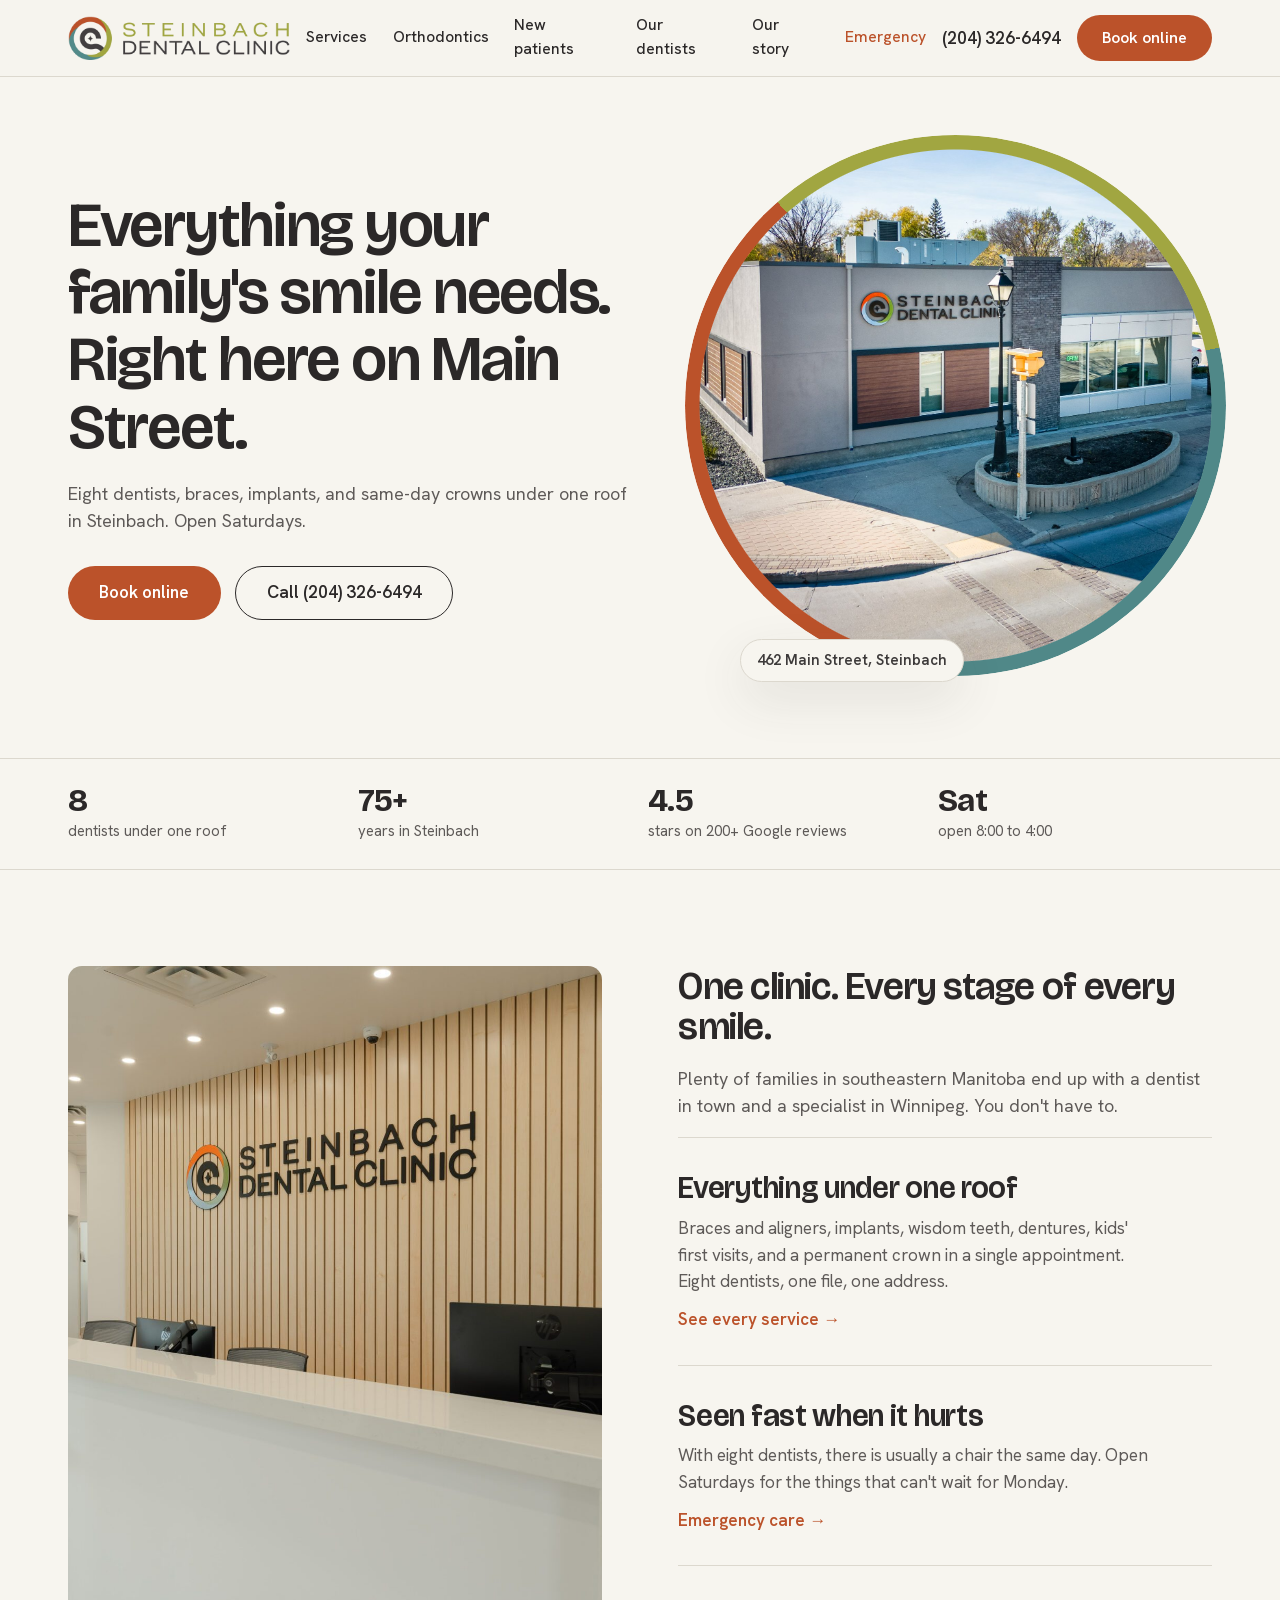
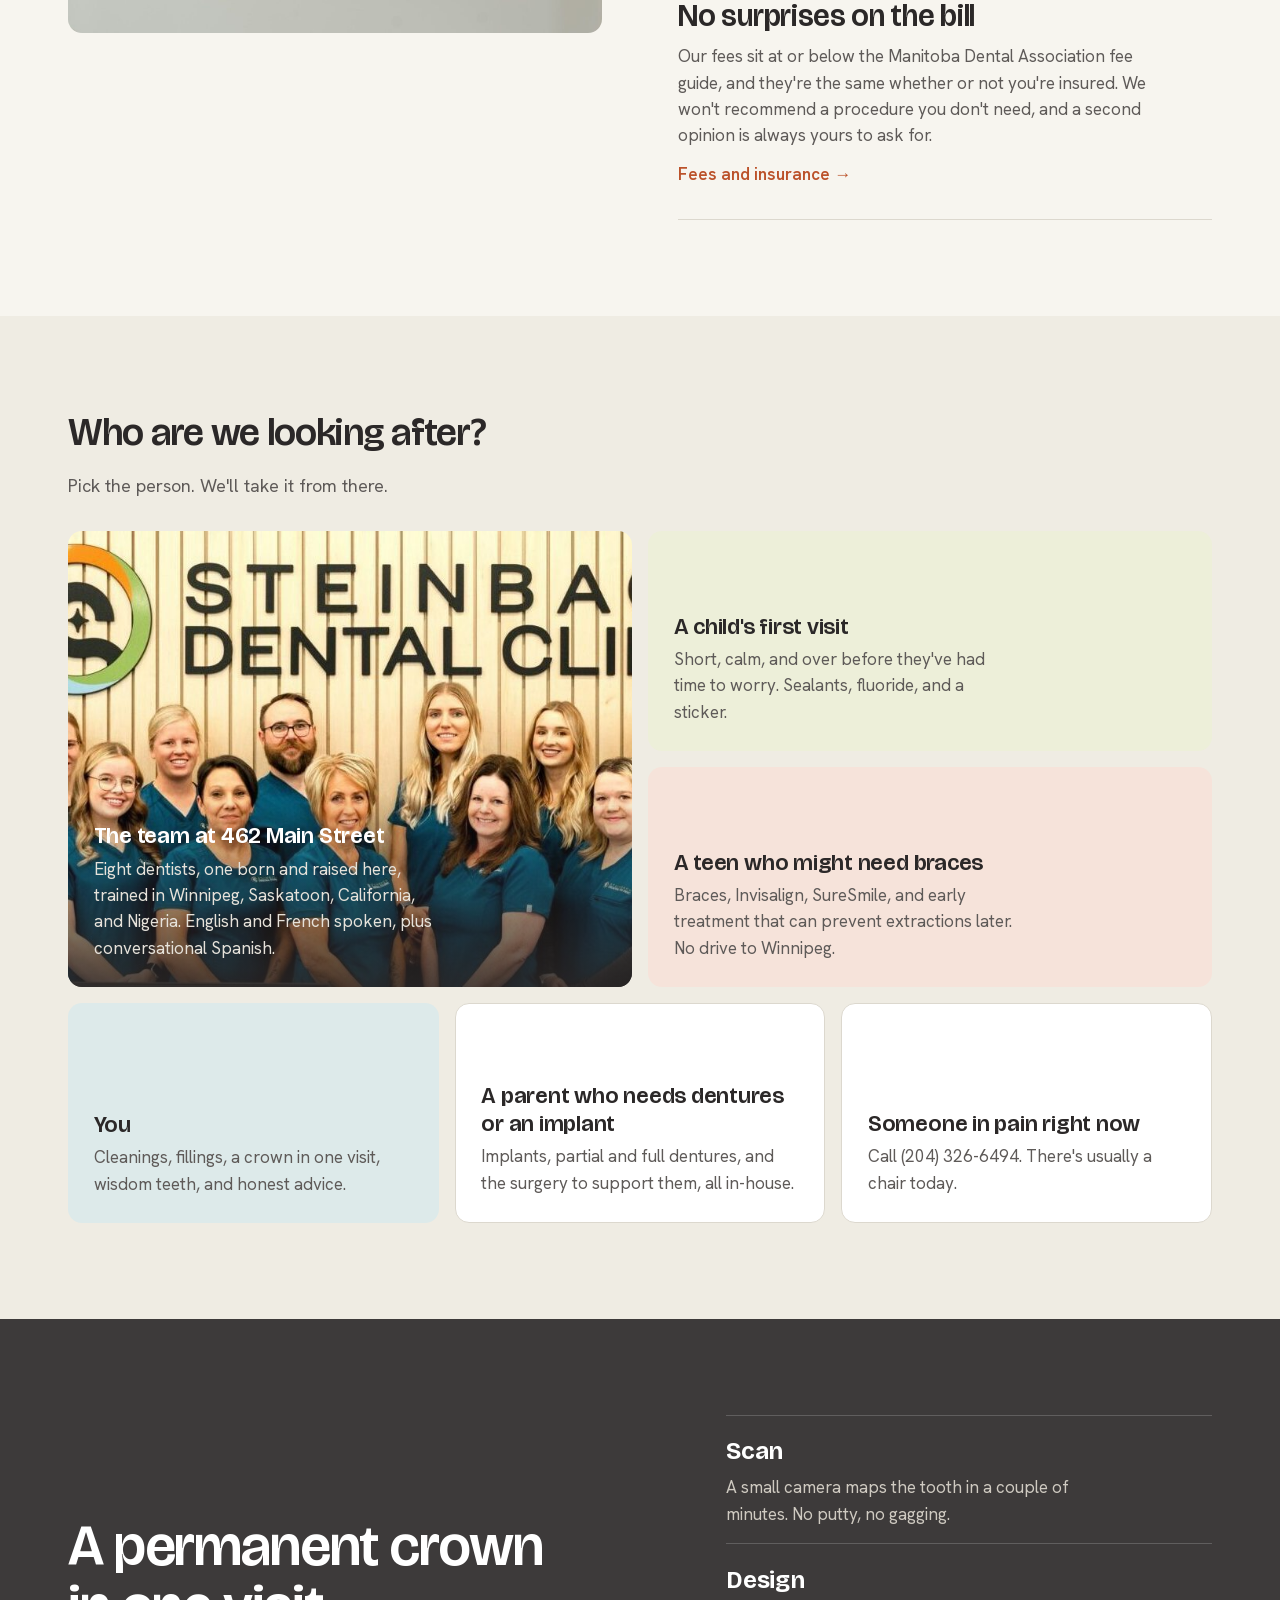
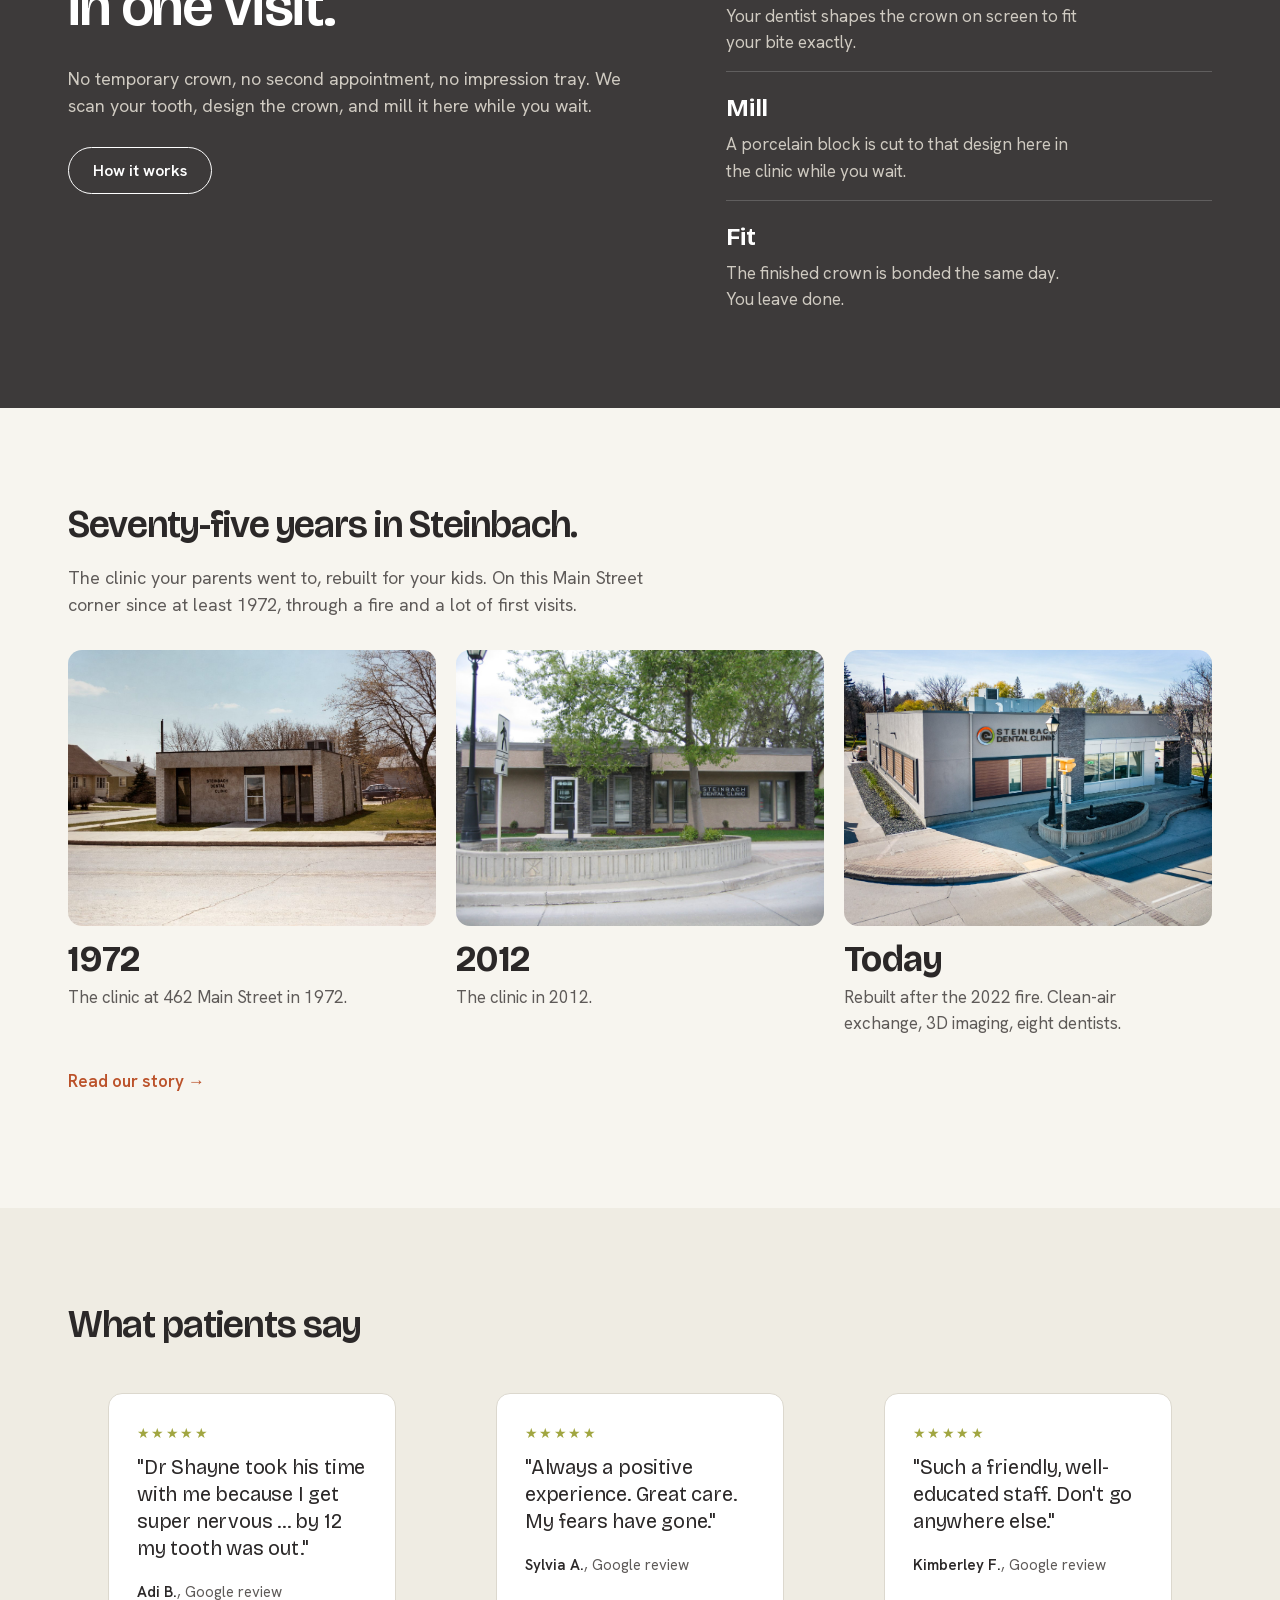
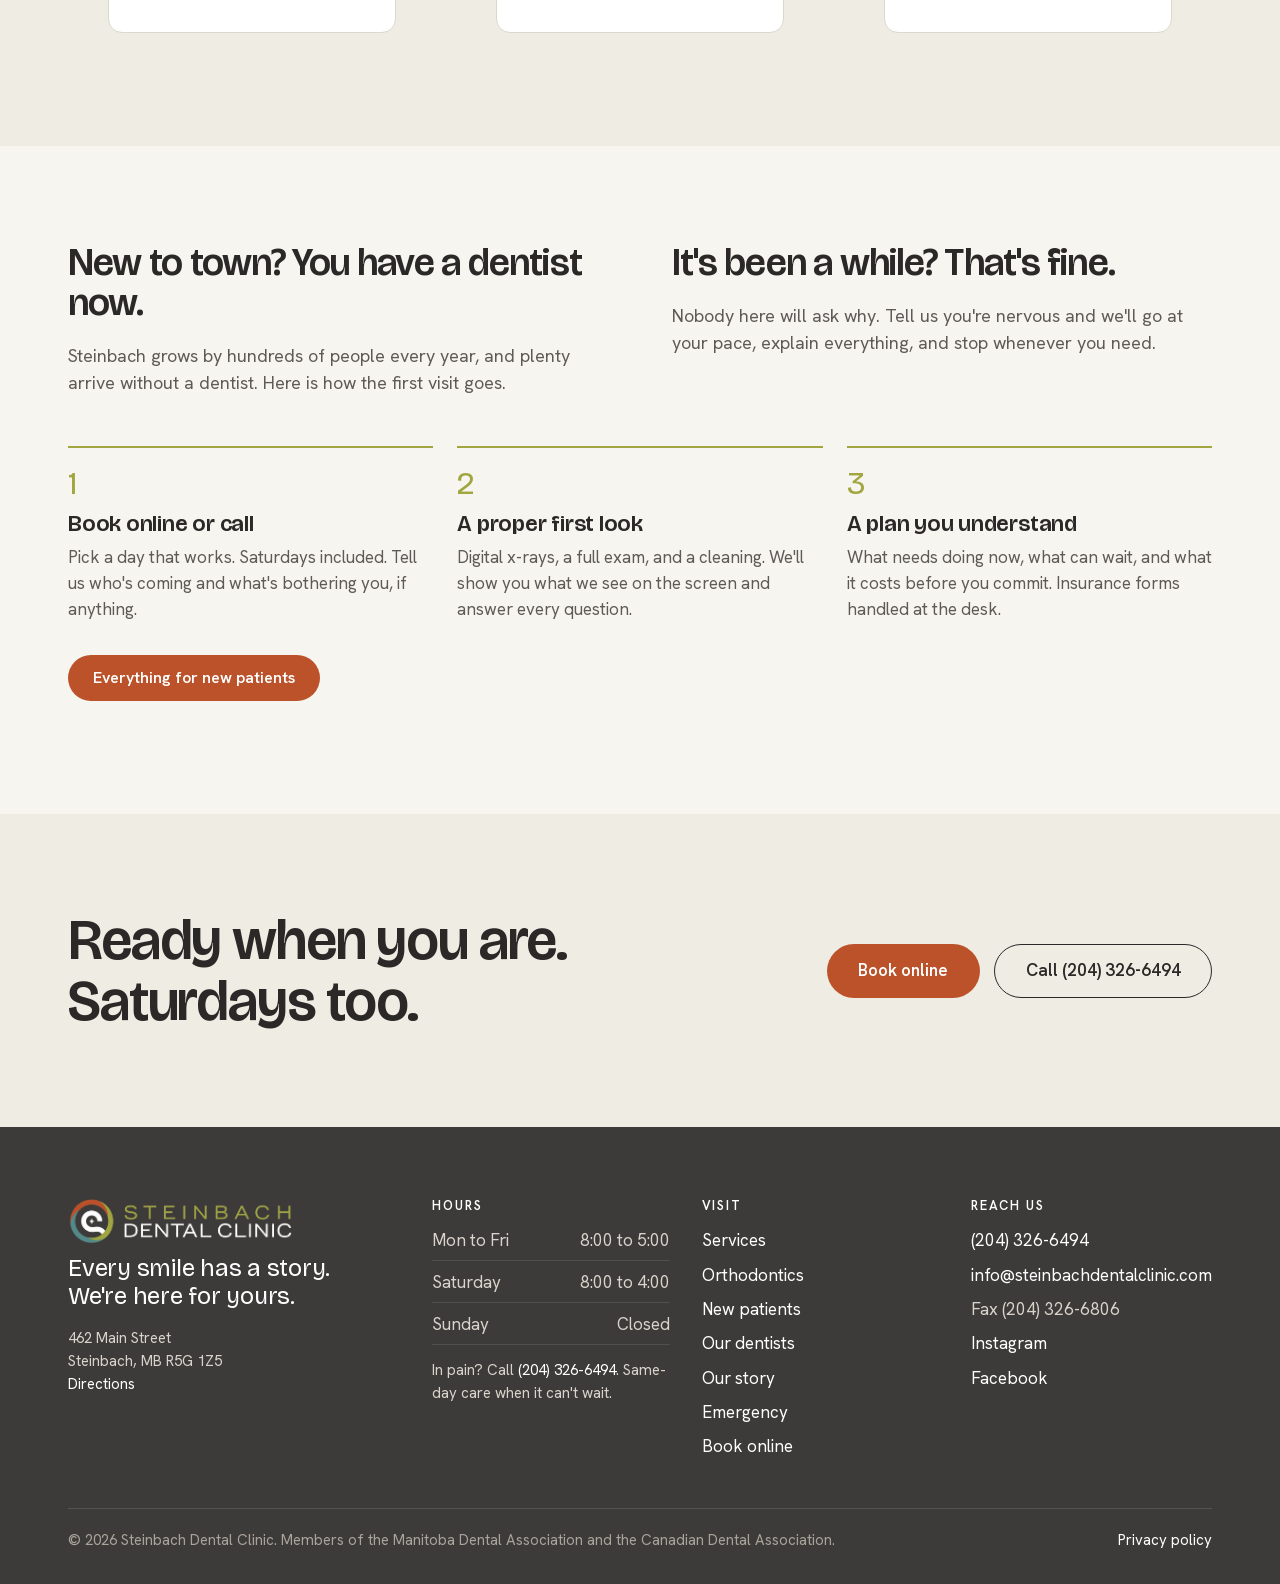
==== commit e0845812: "Cache-bust stylesheet" ====
--- a/index.html
+++ b/index.html
@@ -7,20 +7,19 @@
 <meta name="description" content="Eight dentists, braces, implants and same-day crowns under one roof on Main Street. Open Saturdays. Book online or call (204) 326-6494.">
 <meta name="robots" content="noindex, nofollow">
 <link rel="icon" href="assets/img/icon-160.png" type="image/png">
-<link rel="preconnect" href="https://fonts.googleapis.com">
-<link rel="preconnect" href="https://fonts.gstatic.com" crossorigin>
-<link href="https://fonts.googleapis.com/css2?family=Bricolage+Grotesque:opsz,wght@12..96,400..800&family=Hanken+Grotesk:wght@400..700&family=Montserrat:wght@500;600&display=swap" rel="stylesheet">
-<link rel="stylesheet" href="assets/css/brand.css">
-<link rel="stylesheet" href="assets/css/site.css">
+<link rel="stylesheet" href="assets/fonts/fonts.css">
+<link rel="stylesheet" href="assets/css/site.css?v=20260911b">
+<script src="assets/js/alpine-intersect.min.js" defer></script>
+<script src="assets/js/alpine.min.js" defer></script>
 </head>
 <body>
 <a class="sr-only" href="#main">Skip to content</a>
-<header class="topbar">
+<header class="topbar" x-data="{open:false}">
   <div class="wrap">
     <a class="logo" href="index.html" aria-label="Steinbach Dental Clinic home">
       <img class="lockup" src="assets/img/lockup-light.png" alt="Steinbach Dental Clinic" width="220" height="44">
     </a>
-    <nav class="nav" aria-label="Main">
+    <nav class="nav" aria-label="Main" :class="{open:open}">
       <a href="services.html">Services</a>
       <a href="orthodontics.html">Orthodontics</a>
       <a href="new-patients.html">New patients</a>
@@ -31,7 +30,7 @@
     <div class="actions">
       <a class="phone" href="tel:+12043266494">(204) 326-6494</a>
       <a class="btn btn-primary" href="book.html">Book online</a>
-      <button class="menu-btn" aria-expanded="false" aria-controls="nav">Menu</button>
+      <button class="menu-btn" x-on:click="open=!open" :aria-expanded="open" x-text="open ? 'Close' : 'Menu'" aria-controls="nav">Menu</button>
     </div>
   </div>
 </header>
@@ -65,24 +64,24 @@
 
 <section class="section">
   <div class="wrap split">
-    <div class="sticky reveal">
+    <div class="sticky reveal" x-data x-intersect.once="$el.classList.add('in')">
       <img src="assets/img/reception.jpg" alt="The front desk at Steinbach Dental Clinic" width="1200" height="1500">
     </div>
     <div>
       <h2>One clinic. Every stage of every smile.</h2>
       <p class="lead">Plenty of families in southeastern Manitoba end up with a dentist in town and a specialist in Winnipeg. You don't have to.</p>
       <div class="rows">
-        <div class="row reveal">
+        <div class="row reveal" x-data x-intersect.once="$el.classList.add('in')">
           <h3>Everything under one roof</h3>
           <p>Braces and aligners, implants, wisdom teeth, dentures, kids' first visits, and a permanent crown in a single appointment. Eight dentists, one file, one address.</p>
           <a class="link-arrow" href="services.html">See every service</a>
         </div>
-        <div class="row reveal">
+        <div class="row reveal" x-data x-intersect.once="$el.classList.add('in')">
           <h3>Seen fast when it hurts</h3>
           <p>With eight dentists, there is usually a chair the same day. Open Saturdays for the things that can't wait for Monday.</p>
           <a class="link-arrow" href="emergency.html">Emergency care</a>
         </div>
-        <div class="row reveal">
+        <div class="row reveal" x-data x-intersect.once="$el.classList.add('in')">
           <h3>No surprises on the bill</h3>
           <p>Our fees sit at or below the Manitoba Dental Association fee guide, and they're the same whether or not you're insured. We won't recommend a procedure you don't need, and a second opinion is always yours to ask for.</p>
           <a class="link-arrow" href="new-patients.html#fees">Fees and insurance</a>
@@ -97,27 +96,27 @@
     <h2>Who are we looking after?</h2>
     <p class="lead">Pick the person. We'll take it from there.</p>
     <div class="bento" style="margin-top:2rem">
-      <a class="cell photo c-3 r-2 reveal" href="team.html">
+      <a class="cell photo c-3 r-2 reveal" x-data x-intersect.once="$el.classList.add('in')" href="team.html">
         <img src="assets/img/team-2023.jpg" alt="The Steinbach Dental Clinic team in front of the clinic wall">
         <div class="over"><h3>The team at 462 Main Street</h3><p>Eight dentists, one born and raised here, trained in Winnipeg, Saskatoon, California, and Nigeria. English and French spoken, plus conversational Spanish.</p></div>
       </a>
-      <a class="cell tint-olive c-3 reveal" href="services.html#kids">
+      <a class="cell tint-olive c-3 reveal" x-data x-intersect.once="$el.classList.add('in')" href="services.html#kids">
         <h3>A child's first visit</h3>
         <p>Short, calm, and over before they've had time to worry. Sealants, fluoride, and a sticker.</p>
       </a>
-      <a class="cell tint-rust c-3 reveal" href="orthodontics.html">
+      <a class="cell tint-rust c-3 reveal" x-data x-intersect.once="$el.classList.add('in')" href="orthodontics.html">
         <h3>A teen who might need braces</h3>
         <p>Braces, Invisalign, SureSmile, and early treatment that can prevent extractions later. No drive to Winnipeg.</p>
       </a>
-      <a class="cell tint-teal c-2 reveal" href="services.html#adults">
+      <a class="cell tint-teal c-2 reveal" x-data x-intersect.once="$el.classList.add('in')" href="services.html#adults">
         <h3>You</h3>
         <p>Cleanings, fillings, a crown in one visit, wisdom teeth, and honest advice.</p>
       </a>
-      <a class="cell tint-paper c-2 reveal" href="services.html#implants">
+      <a class="cell tint-paper c-2 reveal" x-data x-intersect.once="$el.classList.add('in')" href="services.html#implants">
         <h3>A parent who needs dentures or an implant</h3>
         <p>Implants, partial and full dentures, and the surgery to support them, all in-house.</p>
       </a>
-      <a class="cell tint-paper c-2 reveal" href="emergency.html">
+      <a class="cell tint-paper c-2 reveal" x-data x-intersect.once="$el.classList.add('in')" href="emergency.html">
         <h3>Someone in pain right now</h3>
         <p>Call (204) 326-6494. There's usually a chair today.</p>
       </a>
@@ -127,12 +126,12 @@
 
 <section class="section dark band">
   <div class="wrap grid">
-    <div class="reveal">
+    <div class="reveal" x-data x-intersect.once="$el.classList.add('in')">
       <h2>A permanent crown in one visit.</h2>
       <p class="lead">No temporary crown, no second appointment, no impression tray. We scan your tooth, design the crown, and mill it here while you wait.</p>
       <p style="margin-top:1.75rem"><a class="btn btn-ghost" href="services.html#technology">How it works</a></p>
     </div>
-    <div class="how reveal">
+    <div class="how reveal" x-data x-intersect.once="$el.classList.add('in')">
       <div><b>Scan</b><p>A small camera maps the tooth in a couple of minutes. No putty, no gagging.</p></div>
       <div><b>Design</b><p>Your dentist shapes the crown on screen to fit your bite exactly.</p></div>
       <div><b>Mill</b><p>A porcelain block is cut to that design here in the clinic while you wait.</p></div>
@@ -146,9 +145,9 @@
     <h2>Seventy-five years in Steinbach.</h2>
     <p class="lead">The clinic your parents went to, rebuilt for your kids. On this Main Street corner since at least 1972, through a fire and a lot of first visits.</p>
     <div class="timeline">
-      <div class="tl reveal"><img src="assets/img/exterior-1972.jpg" alt="Steinbach Dental Clinic in 1972" width="1200" height="900"><b>1972</b><p>The clinic at 462 Main Street in 1972.</p></div>
-      <div class="tl reveal"><img src="assets/img/exterior-2012.jpg" alt="Steinbach Dental Clinic in 2012" width="1200" height="900"><b>2012</b><p>The clinic in 2012.</p></div>
-      <div class="tl reveal"><img src="assets/img/exterior-2026.jpg" alt="Steinbach Dental Clinic today" width="1200" height="900"><b>Today</b><p>Rebuilt after the 2022 fire. Clean-air exchange, 3D imaging, eight dentists.</p></div>
+      <div class="tl reveal" x-data x-intersect.once="$el.classList.add('in')"><img src="assets/img/exterior-1972.jpg" alt="Steinbach Dental Clinic in 1972" width="1200" height="900"><b>1972</b><p>The clinic at 462 Main Street in 1972.</p></div>
+      <div class="tl reveal" x-data x-intersect.once="$el.classList.add('in')"><img src="assets/img/exterior-2012.jpg" alt="Steinbach Dental Clinic in 2012" width="1200" height="900"><b>2012</b><p>The clinic in 2012.</p></div>
+      <div class="tl reveal" x-data x-intersect.once="$el.classList.add('in')"><img src="assets/img/exterior-2026.jpg" alt="Steinbach Dental Clinic today" width="1200" height="900"><b>Today</b><p>Rebuilt after the 2022 fire. Clean-air exchange, 3D imaging, eight dentists.</p></div>
     </div>
     <p style="margin-top:2rem"><a class="link-arrow" href="about.html">Read our story</a></p>
   </div>
@@ -158,17 +157,17 @@
   <div class="wrap">
     <h2>What patients say</h2>
     <div class="quotes" style="margin-top:2rem">
-      <figure class="quote reveal">
+      <figure class="quote reveal" x-data x-intersect.once="$el.classList.add('in')">
         <div class="stars" aria-label="5 stars">&#9733;&#9733;&#9733;&#9733;&#9733;</div>
         <p>"Dr Shayne took his time with me because I get super nervous ... by 12 my tooth was out."</p>
         <figcaption><cite><b>Adi B.</b>, Google review</cite></figcaption>
       </figure>
-      <figure class="quote reveal">
+      <figure class="quote reveal" x-data x-intersect.once="$el.classList.add('in')">
         <div class="stars" aria-label="5 stars">&#9733;&#9733;&#9733;&#9733;&#9733;</div>
         <p>"Always a positive experience. Great care. My fears have gone."</p>
         <figcaption><cite><b>Sylvia A.</b>, Google review</cite></figcaption>
       </figure>
-      <figure class="quote reveal">
+      <figure class="quote reveal" x-data x-intersect.once="$el.classList.add('in')">
         <div class="stars" aria-label="5 stars">&#9733;&#9733;&#9733;&#9733;&#9733;</div>
         <p>"Such a friendly, well-educated staff. Don't go anywhere else."</p>
         <figcaption><cite><b>Kimberley F.</b>, Google review</cite></figcaption>
@@ -180,19 +179,19 @@
 <section class="section">
   <div class="wrap">
     <div class="cols">
-      <div class="reveal">
+      <div class="reveal" x-data x-intersect.once="$el.classList.add('in')">
         <h2>New to town? You have a dentist now.</h2>
         <p class="lead">Steinbach grows by hundreds of people every year, and plenty arrive without a dentist. Here is how the first visit goes.</p>
       </div>
-      <div class="reveal">
+      <div class="reveal" x-data x-intersect.once="$el.classList.add('in')">
         <h2>It's been a while? That's fine.</h2>
         <p class="lead">Nobody here will ask why. Tell us you're nervous and we'll go at your pace, explain everything, and stop whenever you need.</p>
       </div>
     </div>
     <div class="steps">
-      <div class="step reveal"><h3>Book online or call</h3><p>Pick a day that works. Saturdays included. Tell us who's coming and what's bothering you, if anything.</p></div>
-      <div class="step reveal"><h3>A proper first look</h3><p>Digital x-rays, a full exam, and a cleaning. We'll show you what we see on the screen and answer every question.</p></div>
-      <div class="step reveal"><h3>A plan you understand</h3><p>What needs doing now, what can wait, and what it costs before you commit. Insurance forms handled at the desk.</p></div>
+      <div class="step reveal" x-data x-intersect.once="$el.classList.add('in')"><h3>Book online or call</h3><p>Pick a day that works. Saturdays included. Tell us who's coming and what's bothering you, if anything.</p></div>
+      <div class="step reveal" x-data x-intersect.once="$el.classList.add('in')"><h3>A proper first look</h3><p>Digital x-rays, a full exam, and a cleaning. We'll show you what we see on the screen and answer every question.</p></div>
+      <div class="step reveal" x-data x-intersect.once="$el.classList.add('in')"><h3>A plan you understand</h3><p>What needs doing now, what can wait, and what it costs before you commit. Insurance forms handled at the desk.</p></div>
     </div>
     <p style="margin-top:2rem"><a class="btn btn-primary" href="new-patients.html">Everything for new patients</a></p>
   </div>
@@ -258,6 +257,5 @@
     </div>
   </div>
 </footer>
-<script src="assets/js/site.js"></script>
 </body>
 </html>
--- a/assets/fonts/fonts.css
+++ b/assets/fonts/fonts.css
@@ -0,0 +1,33 @@
+@font-face {
+  font-family: 'Bricolage Grotesque';
+  font-style: normal;
+  font-weight: 400 800;
+  font-stretch: 100%;
+  font-display: swap;
+  src: url(./BricolageGrotesque-400_800.woff2) format('woff2');
+  unicode-range: U+0000-00FF, U+0131, U+0152-0153, U+02BB-02BC, U+02C6, U+02DA, U+02DC, U+0304, U+0308, U+0329, U+2000-206F, U+20AC, U+2122, U+2191, U+2193, U+2212, U+2215, U+FEFF, U+FFFD;
+}
+@font-face {
+  font-family: 'Hanken Grotesk';
+  font-style: normal;
+  font-weight: 400 700;
+  font-display: swap;
+  src: url(./HankenGrotesk-400_700.woff2) format('woff2');
+  unicode-range: U+0000-00FF, U+0131, U+0152-0153, U+02BB-02BC, U+02C6, U+02DA, U+02DC, U+0304, U+0308, U+0329, U+2000-206F, U+20AC, U+2122, U+2191, U+2193, U+2212, U+2215, U+FEFF, U+FFFD;
+}
+@font-face {
+  font-family: 'Montserrat';
+  font-style: normal;
+  font-weight: 500;
+  font-display: swap;
+  src: url(./Montserrat-500.woff2) format('woff2');
+  unicode-range: U+0000-00FF, U+0131, U+0152-0153, U+02BB-02BC, U+02C6, U+02DA, U+02DC, U+0304, U+0308, U+0329, U+2000-206F, U+20AC, U+2122, U+2191, U+2193, U+2212, U+2215, U+FEFF, U+FFFD;
+}
+@font-face {
+  font-family: 'Montserrat';
+  font-style: normal;
+  font-weight: 600;
+  font-display: swap;
+  src: url(./Montserrat-600.woff2) format('woff2');
+  unicode-range: U+0000-00FF, U+0131, U+0152-0153, U+02BB-02BC, U+02C6, U+02DA, U+02DC, U+0304, U+0308, U+0329, U+2000-206F, U+20AC, U+2122, U+2191, U+2193, U+2212, U+2215, U+FEFF, U+FFFD;
+}
--- a/assets/css/site.css
+++ b/assets/css/site.css
@@ -1,254 +1 @@
-/* Steinbach Dental Clinic site styles. Depends on brand.css tokens. No framework, no build. */
-*,*::before,*::after{box-sizing:border-box}
-html{scroll-behavior:smooth;-webkit-text-size-adjust:100%}
-body{margin:0;overflow-x:clip;background:var(--sdc-paper);color:var(--sdc-charcoal);font-family:var(--font-body);font-size:var(--t-body);line-height:1.55;font-weight:400}
-img{max-width:100%;height:auto;display:block}
-a{color:var(--sdc-rust);text-decoration:none}
-a:hover{color:var(--sdc-rust-deep)}
-h1,h2,h3,h4{font-family:var(--font-display);color:var(--sdc-ink);margin:0 0 .5em;line-height:1.05;letter-spacing:-.02em;font-weight:600;font-variation-settings:"opsz" 96}
-h1{font-size:var(--t-h1)}
-h2{font-size:var(--t-h2)}
-h3{font-size:var(--t-h3);line-height:1.2;letter-spacing:-.01em}
-p{margin:0 0 1em}
-.lead{font-size:var(--t-lead);color:var(--sdc-ink-2);max-width:60ch;line-height:1.5}
-.muted{color:var(--sdc-ink-2)}
-.small{font-size:var(--t-small)}
-.wrap{max-width:var(--max);margin:0 auto;padding:0 clamp(1.25rem,4vw,3rem)}
-.section{padding:var(--space-7) 0}
-.section.tight{padding:var(--space-6) 0}
-.section.alt{background:var(--sdc-paper-2)}
-.section.dark{background:var(--sdc-charcoal);color:#EDEAE3}
-.section.dark h2,.section.dark h3{color:#FFFFFF}
-.section.dark .lead,.section.dark .muted{color:#CFCAC1}
-.eyebrow{font-family:var(--font-body);font-size:var(--t-label);font-weight:600;letter-spacing:.14em;text-transform:uppercase;color:var(--sdc-olive);margin:0 0 1rem}
-.sr-only{position:absolute;width:1px;height:1px;overflow:hidden;clip:rect(0 0 0 0);white-space:nowrap}
-
-/* Buttons: pill, one action colour */
-.btn{display:inline-flex;align-items:center;gap:.5rem;padding:.9rem 1.5rem;border-radius:var(--radius-pill);font-family:var(--font-body);font-weight:600;font-size:1rem;line-height:1;border:1.5px solid transparent;cursor:pointer;transition:transform .15s ease,background .2s ease,color .2s ease,border-color .2s ease;white-space:nowrap}
-.btn:active{transform:translateY(1px)}
-.btn-primary{background:var(--sdc-rust);color:#fff}
-.btn-primary:hover{background:var(--sdc-rust-deep);color:#fff}
-.btn-ghost{background:transparent;color:var(--sdc-ink);border-color:var(--sdc-ink)}
-.btn-ghost:hover{background:var(--sdc-ink);color:var(--sdc-paper)}
-.section.dark .btn-ghost{color:#fff;border-color:#fff}
-.section.dark .btn-ghost:hover{background:#fff;color:var(--sdc-ink)}
-.btn-lg{padding:1.1rem 1.9rem;font-size:1.0625rem}
-.link-arrow{font-weight:600;color:var(--sdc-rust)}
-.link-arrow::after{content:" \2192";transition:transform .2s}
-.link-arrow:hover::after{display:inline-block;transform:translateX(3px)}
-
-/* Header */
-.topbar{position:sticky;top:0;z-index:50;background:rgba(247,245,239,.92);backdrop-filter:saturate(160%) blur(10px);-webkit-backdrop-filter:saturate(160%) blur(10px);border-bottom:1px solid var(--sdc-line)}
-.topbar .wrap{display:flex;align-items:center;justify-content:space-between;height:76px;gap:1rem}
-.logo{display:flex;align-items:center;gap:.7rem;color:inherit}
-.logo img{width:44px;height:44px}
-.logo img.lockup{width:auto;height:44px}
-@media (max-width:600px){.topbar .logo img.lockup{height:36px}}
-.wordmark{font-family:var(--font-wordmark);text-transform:uppercase;letter-spacing:.22em;line-height:1.05;font-weight:500;font-size:.78rem}
-.wordmark span{display:block}
-.wordmark .w1{color:var(--sdc-olive)}
-.wordmark .w2{color:var(--sdc-charcoal);letter-spacing:.14em;font-weight:600}
-.nav{display:flex;align-items:center;gap:1.6rem}
-.nav a{color:var(--sdc-ink);font-weight:500;font-size:.98rem;padding:.35rem 0;border-bottom:2px solid transparent}
-.nav a:hover,.nav a[aria-current="page"]{border-bottom-color:var(--sdc-olive);color:var(--sdc-ink)}
-.nav .nav-em{color:var(--sdc-rust)}
-.topbar .actions{display:flex;align-items:center;gap:1rem}
-.topbar .phone{font-weight:600;color:var(--sdc-ink);white-space:nowrap}
-.menu-btn{display:none;background:none;border:1.5px solid var(--sdc-ink);border-radius:var(--radius-pill);padding:.55rem .9rem;font:inherit;font-weight:600;cursor:pointer}
-@media (max-width:600px){.topbar .wordmark{display:none}.topbar .logo img.lockup{height:34px}.topbar .btn{padding:.75rem 1.1rem;font-size:.95rem}.topbar .wrap{height:68px}.nav{top:68px}}
-@media (max-width:1060px){
-  .nav{display:none;position:absolute;left:0;right:0;top:76px;background:var(--sdc-paper);border-bottom:1px solid var(--sdc-line);flex-direction:column;align-items:stretch;gap:0;padding:.5rem 0 1rem}
-  .nav.open{display:flex}
-  .nav a{padding:.85rem clamp(1.25rem,4vw,3rem);border-bottom:1px solid var(--sdc-line);font-size:1.05rem}
-  .nav a[aria-current="page"]{border-bottom-color:var(--sdc-line);color:var(--sdc-olive)}
-  .menu-btn{display:inline-block}
-  .topbar .phone{display:none}
-}
-
-/* Hero */
-.hero{padding:var(--space-6) 0 var(--space-7)}
-.hero .grid{display:grid;grid-template-columns:1.05fr .95fr;gap:clamp(2rem,5vw,5rem);align-items:center}
-.hero h1{font-size:var(--t-display);margin-bottom:1.25rem;max-width:15ch}
-.hero .lead{margin-bottom:2rem}
-.hero .cta{display:flex;gap:.9rem;flex-wrap:wrap;align-items:center}
-.ring{position:relative;width:min(100%,560px);aspect-ratio:1;margin-left:auto}
-.ring img{width:100%;height:100%;object-fit:cover;border-radius:50%}
-.ring::before{content:"";position:absolute;inset:-14px;border-radius:50%;background:conic-gradient(from 200deg,var(--sdc-rust) 0 33%,var(--sdc-olive) 33% 66%,var(--sdc-teal) 66% 100%);z-index:0;-webkit-mask:radial-gradient(farthest-side,transparent calc(100% - 15px),#000 calc(100% - 14px));mask:radial-gradient(farthest-side,transparent calc(100% - 15px),#000 calc(100% - 14px))}
-.ring .cap{position:absolute;left:8%;bottom:-1.25rem;background:var(--sdc-paper);border:1px solid var(--sdc-line);border-radius:var(--radius-pill);padding:.55rem 1rem;font-size:var(--t-small);font-weight:600;box-shadow:var(--shadow)}
-@media (max-width:900px){.hero .grid{grid-template-columns:1fr}.ring{margin:1rem auto 0;width:min(100%,420px)}.hero h1{max-width:none}}
-
-/* Proof strip */
-.proof{border-top:1px solid var(--sdc-line);border-bottom:1px solid var(--sdc-line);background:var(--sdc-paper)}
-.proof .wrap{display:grid;grid-template-columns:repeat(4,1fr);gap:1rem;padding-top:1.6rem;padding-bottom:1.6rem}
-.proof b{display:block;font-family:var(--font-display);font-size:2rem;line-height:1;color:var(--sdc-ink);letter-spacing:-.02em}
-.proof span{font-size:var(--t-small);color:var(--sdc-ink-2)}
-@media (max-width:760px){.proof .wrap{grid-template-columns:repeat(2,1fr);gap:1.25rem}}
-
-/* Split section: sticky image beside stacked rows */
-.split{display:grid;grid-template-columns:1fr 1fr;gap:clamp(2rem,6vw,6rem);align-items:start}
-.split .sticky{position:sticky;top:110px}
-.split img{border-radius:var(--radius);width:100%;aspect-ratio:4/5;object-fit:cover}
-.rows{border-top:1px solid var(--sdc-line)}
-.row{padding:2rem 0;border-bottom:1px solid var(--sdc-line)}
-.row h3{font-size:clamp(1.5rem,2.4vw,2rem);margin-bottom:.5rem}
-.row p{max-width:48ch;color:var(--sdc-ink-2);margin-bottom:.75rem}
-@media (max-width:900px){.split{grid-template-columns:1fr}.split .sticky{position:static}.split img{aspect-ratio:3/2}}
-
-/* Bento */
-.bento{display:grid;grid-template-columns:repeat(6,1fr);grid-auto-rows:minmax(220px,auto);gap:1rem}
-.cell{border-radius:var(--radius);padding:1.6rem;position:relative;overflow:hidden;display:flex;flex-direction:column;justify-content:flex-end;min-height:220px;color:inherit;transition:transform .2s ease}
-a.cell:hover{transform:translateY(-3px)}
-.cell h3{margin-bottom:.35rem}
-.cell p{margin:0;color:var(--sdc-ink-2);max-width:34ch}
-.cell.tint-olive{background:var(--sdc-olive-tint)}
-.cell.tint-rust{background:var(--sdc-rust-tint)}
-.cell.tint-teal{background:var(--sdc-teal-tint)}
-.cell.tint-paper{background:#fff;border:1px solid var(--sdc-line)}
-.cell.photo{padding:0;justify-content:flex-end;min-height:300px}
-.cell.photo img{position:absolute;inset:0;width:100%;height:100%;object-fit:cover}
-.cell.photo .over{position:relative;padding:1.6rem;background:linear-gradient(to top,rgba(43,40,40,.85),rgba(43,40,40,0));color:#fff}
-.cell.photo .over h3{color:#fff}
-.cell.photo .over p{color:#E6E2DA}
-.c-3{grid-column:span 3}.c-2{grid-column:span 2}.c-4{grid-column:span 4}.r-2{grid-row:span 2}
-@media (max-width:900px){.bento{grid-template-columns:1fr 1fr}.c-3,.c-2,.c-4{grid-column:span 2}.r-2{grid-row:span 1}}
-@media (max-width:560px){.bento{grid-template-columns:1fr}.c-3,.c-2,.c-4{grid-column:span 1}}
-
-/* Feature band (dark, once per page) */
-.band .grid{display:grid;grid-template-columns:1.1fr .9fr;gap:clamp(2rem,5vw,5rem);align-items:center}
-.band h2{font-size:var(--t-h1);max-width:14ch}
-.band ul{list-style:none;padding:0;margin:1.5rem 0 0;display:grid;gap:.9rem}
-.band li{padding-left:1.4rem;position:relative;color:#E6E2DA}
-.band li::before{content:"";position:absolute;left:0;top:.55em;width:.55rem;height:.55rem;border-radius:50%;background:var(--sdc-olive)}
-.band img{border-radius:var(--radius);width:100%;aspect-ratio:4/3;object-fit:cover}
-.band .how{display:grid;gap:1rem}
-.band .how div{border-top:1px solid rgba(255,255,255,.18);padding:1.1rem 0 0}
-.band .how b{display:block;font-family:var(--font-display);font-size:1.5rem;color:#fff;letter-spacing:-.01em;margin-bottom:.25rem}
-.band .how p{margin:0;color:#CFCAC1;max-width:36ch}
-@media (max-width:900px){.band .grid{grid-template-columns:1fr}}
-
-/* Timeline */
-.timeline{display:grid;grid-template-columns:repeat(3,1fr);gap:1.25rem;margin-top:2rem}
-.tl{position:relative}
-.tl img{border-radius:var(--radius);aspect-ratio:4/3;object-fit:cover;width:100%}
-.tl b{display:block;font-family:var(--font-display);font-size:2.25rem;line-height:1;margin:1rem 0 .35rem;color:var(--sdc-ink);letter-spacing:-.02em}
-.tl p{color:var(--sdc-ink-2);margin:0;max-width:30ch}
-@media (max-width:760px){.timeline{grid-template-columns:1fr}}
-
-/* Quotes */
-.quotes{display:grid;grid-template-columns:repeat(3,1fr);gap:1.25rem}
-.quote{background:#fff;border:1px solid var(--sdc-line);border-radius:var(--radius);padding:1.75rem}
-.quote p{font-family:var(--font-display);font-size:1.25rem;line-height:1.35;color:var(--sdc-ink);margin-bottom:1rem;letter-spacing:-.01em}
-.quote cite{font-style:normal;font-size:var(--t-small);color:var(--sdc-ink-2)}
-.quote cite b{color:var(--sdc-ink);font-weight:600}
-.stars{color:var(--sdc-olive);letter-spacing:.1em;font-size:.9rem;margin-bottom:.6rem}
-@media (max-width:900px){.quotes{grid-template-columns:1fr}}
-
-/* Steps */
-.steps{counter-reset:step;display:grid;grid-template-columns:repeat(3,1fr);gap:1.5rem;margin-top:2rem}
-.step{counter-increment:step;padding-top:1.25rem;border-top:2px solid var(--sdc-olive)}
-.step::before{content:counter(step);font-family:var(--font-display);font-size:2rem;color:var(--sdc-olive);display:block;line-height:1;margin-bottom:.6rem}
-.step h3{margin-bottom:.4rem}
-.step p{color:var(--sdc-ink-2);margin:0}
-@media (max-width:760px){.steps{grid-template-columns:1fr}}
-
-/* Team teaser / full-bleed photo */
-.fullbleed{position:relative;overflow:hidden;border-radius:var(--radius)}
-.fullbleed img{width:100%;aspect-ratio:21/9;object-fit:cover}
-.fullbleed .over{position:absolute;left:0;right:0;bottom:0;padding:clamp(1.25rem,3vw,2.5rem);background:linear-gradient(to top,rgba(43,40,40,.9),rgba(43,40,40,0));color:#fff;display:flex;justify-content:space-between;align-items:flex-end;gap:1rem;flex-wrap:wrap}
-.fullbleed h2{color:#fff;margin:0;max-width:14ch}
-@media (max-width:760px){.fullbleed img{aspect-ratio:4/3}}
-
-/* CTA close */
-.close-cta{text-align:left}
-.close-cta .grid{display:grid;grid-template-columns:1fr auto;gap:2rem;align-items:center}
-.close-cta h2{font-size:var(--t-h1);max-width:16ch;margin:0}
-@media (max-width:760px){.close-cta .grid{grid-template-columns:1fr}}
-
-/* Footer */
-.footer{background:var(--sdc-charcoal);color:#D9D4CB;padding:var(--space-6) 0 var(--space-4)}
-.footer a{color:#fff}
-.footer a:hover{color:var(--sdc-olive)}
-.footer .grid{display:grid;grid-template-columns:1.4fr 1fr 1fr 1fr;gap:2rem}
-.footer h4{color:#fff;font-family:var(--font-body);font-size:var(--t-label);letter-spacing:.14em;text-transform:uppercase;margin-bottom:.9rem;font-weight:600}
-.footer ul{list-style:none;margin:0;padding:0;display:grid;gap:.5rem}
-.footer .tag{font-family:var(--font-display);font-size:1.5rem;color:#fff;letter-spacing:-.01em;line-height:1.15;margin:.75rem 0 1rem;max-width:18ch}
-.footer .hours li{display:flex;justify-content:space-between;gap:1rem;border-bottom:1px solid rgba(255,255,255,.1);padding-bottom:.4rem}
-.footer .legal{margin-top:var(--space-5);padding-top:1.25rem;border-top:1px solid rgba(255,255,255,.12);display:flex;justify-content:space-between;gap:1rem;flex-wrap:wrap;font-size:var(--t-small);color:#A9A399}
-.footer .logo .wordmark .w2{color:#fff}
-@media (max-width:900px){.footer .grid{grid-template-columns:1fr 1fr}}
-@media (max-width:560px){.footer .grid{grid-template-columns:1fr}}
-
-/* Page header (inner pages) */
-.page-head{padding:var(--space-6) 0 var(--space-5)}
-.page-head h1{max-width:18ch;font-size:var(--t-display)}
-.page-head .lead{margin-top:.5rem}
-.page-head.with-img .grid{display:grid;grid-template-columns:1.1fr .9fr;gap:clamp(2rem,5vw,5rem);align-items:center}
-.page-head.with-img img{border-radius:var(--radius);aspect-ratio:4/3;object-fit:cover;width:100%}
-@media (max-width:900px){.page-head.with-img .grid{grid-template-columns:1fr}}
-
-/* Prose */
-.prose{max-width:66ch}
-.prose h2{margin-top:2.5rem}
-.prose h3{margin-top:1.75rem}
-.prose ul{padding-left:1.2rem}
-.prose li{margin-bottom:.35rem}
-
-/* Two-col text */
-.cols{display:grid;grid-template-columns:1fr 1fr;gap:clamp(2rem,5vw,4rem)}
-@media (max-width:820px){.cols{grid-template-columns:1fr}}
-
-/* Cards (team, services) */
-.cards{display:grid;grid-template-columns:repeat(4,1fr);gap:1.25rem}
-.cards.three{grid-template-columns:repeat(3,1fr)}
-.cards.two{grid-template-columns:repeat(2,1fr)}
-.card{background:#fff;border:1px solid var(--sdc-line);border-radius:var(--radius);overflow:hidden;display:flex;flex-direction:column}
-.card .body{padding:1.25rem 1.25rem 1.5rem}
-.card img{aspect-ratio:1;object-fit:cover;width:100%}
-.card h3{font-size:1.2rem;margin-bottom:.25rem}
-.card .role{font-size:var(--t-small);color:var(--sdc-olive);font-weight:600;margin-bottom:.6rem}
-.card p{font-size:var(--t-small);color:var(--sdc-ink-2);margin:0}
-.mono-tile{aspect-ratio:1;display:grid;place-items:center;background:var(--sdc-olive-tint)}
-.mono-tile span{font-family:var(--font-display);font-size:3rem;color:var(--sdc-olive);letter-spacing:-.02em}
-@media (max-width:1000px){.cards,.cards.three{grid-template-columns:repeat(2,1fr)}}
-@media (max-width:560px){.cards,.cards.three,.cards.two{grid-template-columns:1fr}}
-
-/* Accordion (FAQ) */
-.faq{border-top:1px solid var(--sdc-line);max-width:78ch}
-.faq details{border-bottom:1px solid var(--sdc-line)}
-.faq summary{cursor:pointer;list-style:none;padding:1.1rem 0;font-family:var(--font-display);font-size:1.2rem;font-weight:600;color:var(--sdc-ink);display:flex;justify-content:space-between;gap:1rem;letter-spacing:-.01em}
-.faq summary::-webkit-details-marker{display:none}
-.faq summary::after{content:"+";color:var(--sdc-rust);font-weight:500;font-size:1.4rem;line-height:1}
-.faq details[open] summary::after{content:"\2013"}
-.faq .a{padding:0 0 1.25rem;color:var(--sdc-ink-2);max-width:66ch}
-
-/* Callout */
-.callout{border-left:4px solid var(--sdc-rust);background:#fff;border-radius:0 var(--radius) var(--radius) 0;padding:1.25rem 1.5rem;max-width:70ch}
-.callout.olive{border-left-color:var(--sdc-olive)}
-
-/* Forms */
-.form{display:grid;gap:1.1rem;max-width:640px}
-.form .two{display:grid;grid-template-columns:1fr 1fr;gap:1rem}
-.field{display:grid;gap:.4rem}
-.field label{font-weight:600;font-size:var(--t-small);color:var(--sdc-ink)}
-.field .help{font-size:.85rem;color:var(--sdc-ink-2)}
-.field input,.field select,.field textarea{font:inherit;padding:.85rem 1rem;border:1.5px solid #C9C4B8;border-radius:12px;background:#fff;color:var(--sdc-ink);width:100%}
-.field input::placeholder,.field textarea::placeholder{color:#8E8880}
-.field input:focus,.field select:focus,.field textarea:focus{outline:3px solid var(--sdc-rust-tint);border-color:var(--sdc-rust)}
-.chips{display:flex;flex-wrap:wrap;gap:.5rem}
-.chip{position:relative}
-.chip input{position:absolute;opacity:0;inset:0;width:100%;height:100%;cursor:pointer}
-.chip span{display:inline-block;padding:.55rem 1rem;border:1.5px solid #C9C4B8;border-radius:var(--radius-pill);background:#fff;font-size:var(--t-small);font-weight:500}
-.chip input:checked + span{background:var(--sdc-ink);color:#fff;border-color:var(--sdc-ink)}
-.chip input:focus-visible + span{outline:3px solid var(--sdc-rust-tint)}
-.notice{background:var(--sdc-olive-tint);border-radius:var(--radius);padding:1.25rem 1.5rem;max-width:640px}
-@media (max-width:560px){.form .two{grid-template-columns:1fr}}
-
-/* Emergency number block */
-.big-phone{font-family:var(--font-display);font-size:clamp(2.5rem,7vw,5rem);letter-spacing:-.03em;line-height:1;color:var(--sdc-rust);display:inline-block;margin:.5rem 0 1rem}
-.big-phone:hover{color:var(--sdc-rust-deep)}
-
-/* Reveal (motivated: sequence content as the reader arrives) */
-@media (prefers-reduced-motion:no-preference){
-  .reveal{opacity:0;transform:translateY(18px);transition:opacity .6s cubic-bezier(.16,1,.3,1),transform .6s cubic-bezier(.16,1,.3,1)}
-  .reveal.in{opacity:1;transform:none}
-}
+*,:after,:before{--tw-border-spacing-x:0;--tw-border-spacing-y:0;--tw-translate-x:0;--tw-translate-y:0;--tw-rotate:0;--tw-skew-x:0;--tw-skew-y:0;--tw-scale-x:1;--tw-scale-y:1;--tw-pan-x: ;--tw-pan-y: ;--tw-pinch-zoom: ;--tw-scroll-snap-strictness:proximity;--tw-gradient-from-position: ;--tw-gradient-via-position: ;--tw-gradient-to-position: ;--tw-ordinal: ;--tw-slashed-zero: ;--tw-numeric-figure: ;--tw-numeric-spacing: ;--tw-numeric-fraction: ;--tw-ring-offset-shadow:0 0 #0000;--tw-ring-shadow:0 0 #0000;--tw-shadow:0 0 #0000;--tw-shadow-colored:0 0 #0000;--tw-blur: ;--tw-brightness: ;--tw-contrast: ;--tw-grayscale: ;--tw-hue-rotate: ;--tw-invert: ;--tw-saturate: ;--tw-sepia: ;--tw-drop-shadow: ;--tw-backdrop-blur: ;--tw-backdrop-brightness: ;--tw-backdrop-contrast: ;--tw-backdrop-grayscale: ;--tw-backdrop-hue-rotate: ;--tw-backdrop-invert: ;--tw-backdrop-opacity: ;--tw-backdrop-saturate: ;--tw-backdrop-sepia: ;--tw-contain-size: ;--tw-contain-layout: ;--tw-contain-paint: ;--tw-contain-style: }::backdrop{--tw-border-spacing-x:0;--tw-border-spacing-y:0;--tw-translate-x:0;--tw-translate-y:0;--tw-rotate:0;--tw-skew-x:0;--tw-skew-y:0;--tw-scale-x:1;--tw-scale-y:1;--tw-pan-x: ;--tw-pan-y: ;--tw-pinch-zoom: ;--tw-scroll-snap-strictness:proximity;--tw-gradient-from-position: ;--tw-gradient-via-position: ;--tw-gradient-to-position: ;--tw-ordinal: ;--tw-slashed-zero: ;--tw-numeric-figure: ;--tw-numeric-spacing: ;--tw-numeric-fraction: ;--tw-ring-offset-shadow:0 0 #0000;--tw-ring-shadow:0 0 #0000;--tw-shadow:0 0 #0000;--tw-shadow-colored:0 0 #0000;--tw-blur: ;--tw-brightness: ;--tw-contrast: ;--tw-grayscale: ;--tw-hue-rotate: ;--tw-invert: ;--tw-saturate: ;--tw-sepia: ;--tw-drop-shadow: ;--tw-backdrop-blur: ;--tw-backdrop-brightness: ;--tw-backdrop-contrast: ;--tw-backdrop-grayscale: ;--tw-backdrop-hue-rotate: ;--tw-backdrop-invert: ;--tw-backdrop-opacity: ;--tw-backdrop-saturate: ;--tw-backdrop-sepia: ;--tw-contain-size: ;--tw-contain-layout: ;--tw-contain-paint: ;--tw-contain-style: }/*! tailwindcss v3.4.19 | MIT License | https://tailwindcss.com*/*,:after,:before{border:0 solid #e5e7eb}:after,:before{--tw-content:""}:host,html{line-height:1.5;-webkit-text-size-adjust:100%;-moz-tab-size:4;-o-tab-size:4;tab-size:4;font-family:ui-sans-serif,system-ui,sans-serif,Apple Color Emoji,Segoe UI Emoji,Segoe UI Symbol,Noto Color Emoji;font-feature-settings:normal;font-variation-settings:normal;-webkit-tap-highlight-color:transparent}body{line-height:inherit}hr{height:0;color:inherit;border-top-width:1px}abbr:where([title]){-webkit-text-decoration:underline dotted;text-decoration:underline dotted}h1,h2,h3,h4,h5,h6{font-size:inherit;font-weight:inherit}a{color:inherit;text-decoration:inherit}b,strong{font-weight:bolder}code,kbd,pre,samp{font-family:ui-monospace,SFMono-Regular,Menlo,Monaco,Consolas,Liberation Mono,Courier New,monospace;font-feature-settings:normal;font-variation-settings:normal;font-size:1em}small{font-size:80%}sub,sup{font-size:75%;line-height:0;position:relative;vertical-align:baseline}sub{bottom:-.25em}sup{top:-.5em}table{text-indent:0;border-color:inherit;border-collapse:collapse}button,input,optgroup,select,textarea{font-family:inherit;font-feature-settings:inherit;font-variation-settings:inherit;font-size:100%;font-weight:inherit;line-height:inherit;letter-spacing:inherit;color:inherit;margin:0;padding:0}button,select{text-transform:none}button,input:where([type=button]),input:where([type=reset]),input:where([type=submit]){-webkit-appearance:button;background-color:transparent;background-image:none}:-moz-focusring{outline:auto}:-moz-ui-invalid{box-shadow:none}progress{vertical-align:baseline}::-webkit-inner-spin-button,::-webkit-outer-spin-button{height:auto}[type=search]{-webkit-appearance:textfield;outline-offset:-2px}::-webkit-search-decoration{-webkit-appearance:none}::-webkit-file-upload-button{-webkit-appearance:button;font:inherit}summary{display:list-item}blockquote,dd,dl,figure,h1,h2,h3,h4,h5,h6,hr,p,pre{margin:0}fieldset{margin:0}fieldset,legend{padding:0}menu,ol,ul{list-style:none;margin:0;padding:0}dialog{padding:0}textarea{resize:vertical}input::-moz-placeholder,textarea::-moz-placeholder{opacity:1;color:#9ca3af}input::placeholder,textarea::placeholder{opacity:1;color:#9ca3af}[role=button],button{cursor:pointer}:disabled{cursor:default}audio,canvas,embed,iframe,img,object,svg,video{display:block;vertical-align:middle}img,video{max-width:100%;height:auto}[hidden]:where(:not([hidden=until-found])){display:none}figure{margin:1em 40px}ul{list-style:disc}ol,ul{margin:1em 0;padding-left:40px}ol{list-style:decimal}:root{--sdc-charcoal:#3d3a3a;--sdc-olive:#a1a641;--sdc-rust:#bb522a;--sdc-teal:#508888;--sdc-paper:#f7f5ef;--sdc-paper-2:#efece3;--sdc-ink:#2b2828;--sdc-ink-2:#5e5a58;--sdc-line:#dcd8ce;--sdc-white:#fff;--sdc-olive-tint:#edefd9;--sdc-rust-tint:#f6e3da;--sdc-teal-tint:#ddeaea;--sdc-rust-deep:#9e4321;--font-display:"Bricolage Grotesque","Montserrat",system-ui,sans-serif;--font-body:"Hanken Grotesk","Helvetica Neue",Arial,sans-serif;--font-wordmark:"Montserrat",sans-serif;--t-display:clamp(2.5rem,5vw,4.25rem);--t-h1:clamp(2.25rem,4.5vw,3.75rem);--t-h2:clamp(1.75rem,3vw,2.5rem);--t-h3:clamp(1.25rem,1.8vw,1.5rem);--t-lead:clamp(1.125rem,1.4vw,1.3125rem);--t-body:1.0625rem;--t-small:0.9375rem;--t-label:0.8125rem;--space-1:0.5rem;--space-2:1rem;--space-3:1.5rem;--space-4:2rem;--space-5:3rem;--space-6:4.5rem;--space-7:6rem;--space-8:8rem;--radius:14px;--radius-pill:999px;--shadow:0 18px 50px rgba(61,58,58,.1);--max:1240px}*,:after,:before{box-sizing:border-box}html{scroll-behavior:smooth;-webkit-text-size-adjust:100%}body{margin:0;overflow-x:clip;background:var(--sdc-paper);color:var(--sdc-charcoal);font-family:var(--font-body);font-size:var(--t-body);line-height:1.55;font-weight:400}img{max-width:100%;height:auto;display:block}a{color:var(--sdc-rust);text-decoration:none}a:hover{color:var(--sdc-rust-deep)}h1,h2,h3,h4{font-family:var(--font-display);color:var(--sdc-ink);margin:0 0 .5em;line-height:1.05;letter-spacing:-.02em;font-weight:600;font-variation-settings:"opsz" 96}h1{font-size:var(--t-h1)}h2{font-size:var(--t-h2)}h3{font-size:var(--t-h3);line-height:1.2;letter-spacing:-.01em}p{margin:0 0 1em}.lead{font-size:var(--t-lead);max-width:60ch;line-height:1.5}.lead,.muted{color:var(--sdc-ink-2)}.small{font-size:var(--t-small)}.wrap{max-width:var(--max);margin:0 auto;padding:0 clamp(1.25rem,4vw,3rem)}.section{padding:var(--space-7) 0}.section.tight{padding:var(--space-6) 0}.section.alt{background:var(--sdc-paper-2)}.section.dark{background:var(--sdc-charcoal);color:#edeae3}.section.dark h2,.section.dark h3{color:#fff}.section.dark .lead,.section.dark .muted{color:#cfcac1}.sr-only{position:absolute;width:1px;height:1px;overflow:hidden;clip:rect(0 0 0 0)}.btn,.sr-only{white-space:nowrap}.btn{display:inline-flex;align-items:center;gap:.5rem;padding:.9rem 1.5rem;border-radius:var(--radius-pill);font-family:var(--font-body);font-weight:600;font-size:1rem;line-height:1;border:1.5px solid transparent;cursor:pointer;transition:transform .15s ease,background .2s ease,color .2s ease,border-color .2s ease}.btn:active{transform:translateY(1px)}.btn-primary{background:var(--sdc-rust);color:#fff}.btn-primary:hover{background:var(--sdc-rust-deep);color:#fff}.btn-ghost{background:transparent;color:var(--sdc-ink);border-color:var(--sdc-ink)}.btn-ghost:hover{background:var(--sdc-ink);color:var(--sdc-paper)}.section.dark .btn-ghost{color:#fff;border-color:#fff}.section.dark .btn-ghost:hover{background:#fff;color:var(--sdc-ink)}.btn-lg{padding:1.1rem 1.9rem;font-size:1.0625rem}.link-arrow{font-weight:600;color:var(--sdc-rust)}.link-arrow:after{content:" \2192";transition:transform .2s}.link-arrow:hover:after{display:inline-block;transform:translateX(3px)}.topbar{position:sticky;top:0;z-index:50;background:hsla(45,33%,95%,.92);backdrop-filter:saturate(160%) blur(10px);-webkit-backdrop-filter:saturate(160%) blur(10px);border-bottom:1px solid var(--sdc-line)}.topbar .wrap{justify-content:space-between;height:76px;gap:1rem}.logo,.topbar .wrap{display:flex;align-items:center}.logo{gap:.7rem;color:inherit}.logo img{width:44px;height:44px}.logo img.lockup{width:auto;height:44px}@media (max-width:600px){.topbar .logo img.lockup{height:36px}}.nav{display:flex;align-items:center;gap:1.6rem}.nav li{list-style:none;margin:0}.nav a{color:var(--sdc-ink);font-weight:500;font-size:.98rem;padding:.35rem 0;border-bottom:2px solid transparent}.nav a:hover,.nav a[aria-current=page]{border-bottom-color:var(--sdc-olive);color:var(--sdc-ink)}.nav .nav-em{color:var(--sdc-rust)}.topbar .actions{display:flex;align-items:center;gap:1rem}.topbar .phone{font-weight:600;color:var(--sdc-ink);white-space:nowrap}.menu-btn{display:none;background:none;border:1.5px solid var(--sdc-ink);border-radius:var(--radius-pill);padding:.55rem .9rem;font:inherit;font-weight:600;cursor:pointer}@media (max-width:600px){.topbar .wordmark{display:none}.topbar .logo img.lockup{height:34px}.topbar .btn{padding:.75rem 1.1rem;font-size:.95rem}.topbar .wrap{height:68px}.nav{top:68px}}@media (max-width:1060px){.nav{display:none;position:absolute;left:0;right:0;top:76px;background:var(--sdc-paper);border-bottom:1px solid var(--sdc-line);flex-direction:column;align-items:stretch;gap:0;padding:.5rem 0 1rem}.nav.open{display:flex}.nav a{padding:.85rem clamp(1.25rem,4vw,3rem);border-bottom:1px solid var(--sdc-line);font-size:1.05rem}.nav a[aria-current=page]{border-bottom-color:var(--sdc-line);color:var(--sdc-olive)}.menu-btn{display:inline-block}.topbar .phone{display:none}.nav.\!open{display:flex!important}}.hero{padding:var(--space-6) 0 var(--space-7)}.hero .grid{display:grid;grid-template-columns:1.05fr .95fr;gap:clamp(2rem,5vw,5rem);align-items:center}.hero h1{font-size:var(--t-display);margin-bottom:1.25rem;max-width:15ch}.hero .lead{margin-bottom:2rem}.hero .cta{display:flex;gap:.9rem;flex-wrap:wrap;align-items:center}.ring{position:relative;width:min(100%,560px);aspect-ratio:1;margin-left:auto}.ring img{width:100%;height:100%;-o-object-fit:cover;object-fit:cover;border-radius:50%}.ring:before{content:"";position:absolute;inset:-14px;border-radius:50%;background:conic-gradient(from 200deg,var(--sdc-rust) 0 33%,var(--sdc-olive) 33% 66%,var(--sdc-teal) 66% 100%);z-index:0;-webkit-mask:radial-gradient(farthest-side,transparent calc(100% - 15px),#000 calc(100% - 14px));mask:radial-gradient(farthest-side,transparent calc(100% - 15px),#000 calc(100% - 14px))}.ring .cap{position:absolute;left:8%;bottom:-1.25rem;background:var(--sdc-paper);border:1px solid var(--sdc-line);border-radius:var(--radius-pill);padding:.55rem 1rem;font-size:var(--t-small);font-weight:600;box-shadow:var(--shadow)}@media (max-width:900px){.hero .grid{grid-template-columns:1fr}.ring{margin:1rem auto 0;width:min(100%,420px)}.hero h1{max-width:none}}.proof{border-top:1px solid var(--sdc-line);border-bottom:1px solid var(--sdc-line);background:var(--sdc-paper)}.proof .wrap{display:grid;grid-template-columns:repeat(4,1fr);gap:1rem;padding-top:1.6rem;padding-bottom:1.6rem}.proof b{display:block;font-family:var(--font-display);font-size:2rem;line-height:1;color:var(--sdc-ink);letter-spacing:-.02em}.proof span{font-size:var(--t-small);color:var(--sdc-ink-2)}@media (max-width:760px){.proof .wrap{grid-template-columns:repeat(2,1fr);gap:1.25rem}}.split{display:grid;grid-template-columns:1fr 1fr;gap:clamp(2rem,6vw,6rem);align-items:start}.split .sticky{position:sticky;top:110px}.split img{border-radius:var(--radius);width:100%;aspect-ratio:4/5;-o-object-fit:cover;object-fit:cover}.rows{border-top:1px solid var(--sdc-line)}.row{padding:2rem 0;border-bottom:1px solid var(--sdc-line)}.row h3{font-size:clamp(1.5rem,2.4vw,2rem);margin-bottom:.5rem}.row p{max-width:48ch;color:var(--sdc-ink-2);margin-bottom:.75rem}@media (max-width:900px){.split{grid-template-columns:1fr}.split .sticky{position:static}.split img{aspect-ratio:3/2}}.bento{display:grid;grid-template-columns:repeat(6,1fr);grid-auto-rows:minmax(220px,auto);gap:1rem}.cell{border-radius:var(--radius);padding:1.6rem;position:relative;overflow:hidden;display:flex;flex-direction:column;justify-content:flex-end;min-height:220px;color:inherit;transition:transform .2s ease}a.cell:hover{transform:translateY(-3px)}.cell h3{margin-bottom:.35rem}.cell p{margin:0;color:var(--sdc-ink-2);max-width:34ch}.cell.tint-olive{background:var(--sdc-olive-tint)}.cell.tint-rust{background:var(--sdc-rust-tint)}.cell.tint-teal{background:var(--sdc-teal-tint)}.cell.tint-paper{background:#fff;border:1px solid var(--sdc-line)}.cell.photo{padding:0;justify-content:flex-end;min-height:300px}.cell.photo img{position:absolute;inset:0;width:100%;height:100%;-o-object-fit:cover;object-fit:cover}.cell.photo .over{position:relative;padding:1.6rem;background:linear-gradient(0deg,rgba(43,40,40,.85),rgba(43,40,40,0));color:#fff}.cell.photo .over h3{color:#fff}.cell.photo .over p{color:#e6e2da}.c-3{grid-column:span 3}.c-2{grid-column:span 2}.c-4{grid-column:span 4}.r-2{grid-row:span 2}@media (max-width:900px){.bento{grid-template-columns:1fr 1fr}.c-2,.c-3,.c-4{grid-column:span 2}.r-2{grid-row:span 1}}@media (max-width:560px){.bento{grid-template-columns:1fr}.c-2,.c-3,.c-4{grid-column:span 1}}.band .grid{display:grid;grid-template-columns:1.1fr .9fr;gap:clamp(2rem,5vw,5rem);align-items:center}.band h2{font-size:var(--t-h1);max-width:14ch}.band ul{list-style:none;padding:0;margin:1.5rem 0 0;display:grid;gap:.9rem}.band li{padding-left:1.4rem;position:relative;color:#e6e2da}.band li:before{content:"";position:absolute;left:0;top:.55em;width:.55rem;height:.55rem;border-radius:50%;background:var(--sdc-olive)}.band img{border-radius:var(--radius);width:100%;aspect-ratio:4/3;-o-object-fit:cover;object-fit:cover}.band .how{display:grid;gap:1rem}.band .how div{border-top:1px solid hsla(0,0%,100%,.18);padding:1.1rem 0 0}.band .how b{display:block;font-family:var(--font-display);font-size:1.5rem;color:#fff;letter-spacing:-.01em;margin-bottom:.25rem}.band .how p{margin:0;color:#cfcac1;max-width:36ch}@media (max-width:900px){.band .grid{grid-template-columns:1fr}}.timeline{display:grid;grid-template-columns:repeat(3,1fr);gap:1.25rem;margin-top:2rem}.tl{position:relative}.tl img{border-radius:var(--radius);aspect-ratio:4/3;-o-object-fit:cover;object-fit:cover;width:100%}.tl b{display:block;font-family:var(--font-display);font-size:2.25rem;line-height:1;margin:1rem 0 .35rem;color:var(--sdc-ink);letter-spacing:-.02em}.tl p{color:var(--sdc-ink-2);margin:0;max-width:30ch}@media (max-width:760px){.timeline{grid-template-columns:1fr}}.quotes{display:grid;grid-template-columns:repeat(3,1fr);gap:1.25rem}.quote{background:#fff;border:1px solid var(--sdc-line);border-radius:var(--radius);padding:1.75rem}.quote p{font-family:var(--font-display);font-size:1.25rem;line-height:1.35;color:var(--sdc-ink);margin-bottom:1rem;letter-spacing:-.01em}.quote cite{font-style:normal;font-size:var(--t-small);color:var(--sdc-ink-2)}.quote cite b{color:var(--sdc-ink);font-weight:600}.stars{color:var(--sdc-olive);letter-spacing:.1em;font-size:.9rem;margin-bottom:.6rem}@media (max-width:900px){.quotes{grid-template-columns:1fr}}.steps{counter-reset:step;display:grid;grid-template-columns:repeat(3,1fr);gap:1.5rem;margin-top:2rem}.step{counter-increment:step;padding-top:1.25rem;border-top:2px solid var(--sdc-olive)}.step:before{content:counter(step);font-family:var(--font-display);font-size:2rem;color:var(--sdc-olive);display:block;line-height:1;margin-bottom:.6rem}.step h3{margin-bottom:.4rem}.step p{color:var(--sdc-ink-2);margin:0}@media (max-width:760px){.steps{grid-template-columns:1fr}}.fullbleed{position:relative;overflow:hidden;border-radius:var(--radius)}.fullbleed img{width:100%;aspect-ratio:21/9;-o-object-fit:cover;object-fit:cover}.fullbleed .over{position:absolute;left:0;right:0;bottom:0;padding:clamp(1.25rem,3vw,2.5rem);background:linear-gradient(0deg,rgba(43,40,40,.9),rgba(43,40,40,0));color:#fff;display:flex;justify-content:space-between;align-items:flex-end;gap:1rem;flex-wrap:wrap}.fullbleed h2{color:#fff;margin:0;max-width:14ch}@media (max-width:760px){.fullbleed img{aspect-ratio:4/3}}.close-cta{text-align:left}.close-cta .grid{display:grid;grid-template-columns:1fr auto;gap:2rem;align-items:center}.close-cta h2{font-size:var(--t-h1);max-width:16ch;margin:0}@media (max-width:760px){.close-cta .grid{grid-template-columns:1fr}}.footer{background:var(--sdc-charcoal);color:#d9d4cb;padding:var(--space-6) 0 var(--space-4)}.footer a{color:#fff}.footer a:hover{color:var(--sdc-olive)}.footer .grid{display:grid;grid-template-columns:1.4fr 1fr 1fr 1fr;gap:2rem}.footer h4{color:#fff;font-family:var(--font-body);font-size:var(--t-label);letter-spacing:.14em;text-transform:uppercase;margin-bottom:.9rem;font-weight:600}.footer ul{list-style:none;margin:0;padding:0;display:grid;gap:.5rem}.footer .tag{font-family:var(--font-display);font-size:1.5rem;color:#fff;letter-spacing:-.01em;line-height:1.15;margin:.75rem 0 1rem;max-width:18ch}.footer .hours li{border-bottom:1px solid hsla(0,0%,100%,.1);padding-bottom:.4rem}.footer .hours li,.footer .legal{display:flex;justify-content:space-between;gap:1rem}.footer .legal{margin-top:var(--space-5);padding-top:1.25rem;border-top:1px solid hsla(0,0%,100%,.12);flex-wrap:wrap;font-size:var(--t-small);color:#a9a399}.footer .logo .wordmark .w2{color:#fff}@media (max-width:900px){.footer .grid{grid-template-columns:1fr 1fr}}@media (max-width:560px){.footer .grid{grid-template-columns:1fr}}.page-head{padding:var(--space-6) 0 var(--space-5)}.page-head h1{max-width:18ch;font-size:var(--t-display)}.page-head .lead{margin-top:.5rem}.page-head.with-img .grid{display:grid;grid-template-columns:1.1fr .9fr;gap:clamp(2rem,5vw,5rem);align-items:center}.page-head.with-img img{border-radius:var(--radius);aspect-ratio:4/3;-o-object-fit:cover;object-fit:cover;width:100%}@media (max-width:900px){.page-head.with-img .grid{grid-template-columns:1fr}}.prose{max-width:66ch}.prose h2{margin-top:2.5rem}.prose h3{margin-top:1.75rem}.prose ul{padding-left:1.2rem}.prose li{margin-bottom:.35rem}.cols{display:grid;grid-template-columns:1fr 1fr;gap:clamp(2rem,5vw,4rem)}@media (max-width:820px){.cols{grid-template-columns:1fr}}.cards{display:grid;grid-template-columns:repeat(4,1fr);gap:1.25rem}.cards.three{grid-template-columns:repeat(3,1fr)}.cards.two{grid-template-columns:repeat(2,1fr)}.card{background:#fff;border:1px solid var(--sdc-line);border-radius:var(--radius);overflow:hidden;display:flex;flex-direction:column}.card .body{padding:1.25rem 1.25rem 1.5rem}.card img{aspect-ratio:1;-o-object-fit:cover;object-fit:cover;width:100%}.card h3{font-size:1.2rem;margin-bottom:.25rem}.card .role{color:var(--sdc-olive);font-weight:600;margin-bottom:.6rem}.card .role,.card p{font-size:var(--t-small)}.card p{color:var(--sdc-ink-2);margin:0}.mono-tile{aspect-ratio:1;display:grid;place-items:center;background:var(--sdc-olive-tint)}.mono-tile span{font-family:var(--font-display);font-size:3rem;color:var(--sdc-olive);letter-spacing:-.02em}@media (max-width:1000px){.cards,.cards.three{grid-template-columns:repeat(2,1fr)}}@media (max-width:560px){.cards,.cards.three,.cards.two{grid-template-columns:1fr}}.faq{border-top:1px solid var(--sdc-line);max-width:78ch}.faq details{border-bottom:1px solid var(--sdc-line)}.faq summary{cursor:pointer;list-style:none;padding:1.1rem 0;font-family:var(--font-display);font-size:1.2rem;font-weight:600;color:var(--sdc-ink);display:flex;justify-content:space-between;gap:1rem;letter-spacing:-.01em}.faq summary::-webkit-details-marker{display:none}.faq summary:after{content:"+";color:var(--sdc-rust);font-weight:500;font-size:1.4rem;line-height:1}.faq details[open] summary:after{content:"\2013"}.faq .a{padding:0 0 1.25rem;color:var(--sdc-ink-2);max-width:66ch}.callout{border-left:4px solid var(--sdc-rust);background:#fff;border-radius:0 var(--radius) var(--radius) 0;padding:1.25rem 1.5rem;max-width:70ch}.callout.olive{border-left-color:var(--sdc-olive)}.form{display:grid;gap:1.1rem;max-width:640px}.form .two{display:grid;grid-template-columns:1fr 1fr;gap:1rem}.field{display:grid;gap:.4rem}.field label{font-weight:600;font-size:var(--t-small);color:var(--sdc-ink)}.field .help{font-size:.85rem;color:var(--sdc-ink-2)}.field input,.field select,.field textarea{font:inherit;padding:.85rem 1rem;border:1.5px solid #c9c4b8;border-radius:12px;background:#fff;color:var(--sdc-ink);width:100%}.field input::-moz-placeholder,.field textarea::-moz-placeholder{color:#8e8880}.field input::placeholder,.field textarea::placeholder{color:#8e8880}.field input:focus,.field select:focus,.field textarea:focus{outline:3px solid var(--sdc-rust-tint);border-color:var(--sdc-rust)}.chips{display:flex;flex-wrap:wrap;gap:.5rem}.chip{position:relative}.chip input{position:absolute;opacity:0;inset:0;width:100%;height:100%;cursor:pointer}.chip span{display:inline-block;padding:.55rem 1rem;border:1.5px solid #c9c4b8;border-radius:var(--radius-pill);background:#fff;font-size:var(--t-small);font-weight:500}.chip input:checked+span{background:var(--sdc-ink);color:#fff;border-color:var(--sdc-ink)}.chip input:focus-visible+span{outline:3px solid var(--sdc-rust-tint)}.notice{background:var(--sdc-olive-tint);border-radius:var(--radius);padding:1.25rem 1.5rem;max-width:640px}@media (max-width:560px){.form .two{grid-template-columns:1fr}}.big-phone{font-family:var(--font-display);font-size:clamp(2.5rem,7vw,5rem);letter-spacing:-.03em;line-height:1;color:var(--sdc-rust);display:inline-block;margin:.5rem 0 1rem}.big-phone:hover{color:var(--sdc-rust-deep)}@media (prefers-reduced-motion:no-preference){.reveal{opacity:0;transform:translateY(18px);transition:opacity .6s cubic-bezier(.16,1,.3,1),transform .6s cubic-bezier(.16,1,.3,1)}.reveal.in{opacity:1;transform:none}}.sr-only{position:absolute;width:1px;height:1px;padding:0;margin:-1px;overflow:hidden;clip:rect(0,0,0,0);white-space:nowrap;border-width:0}.static{position:static}.fixed{position:fixed}.sticky{position:sticky}.block{display:block}.grid{display:grid}@media (max-width:1060px){.open\:open[open].nav{display:flex}}
